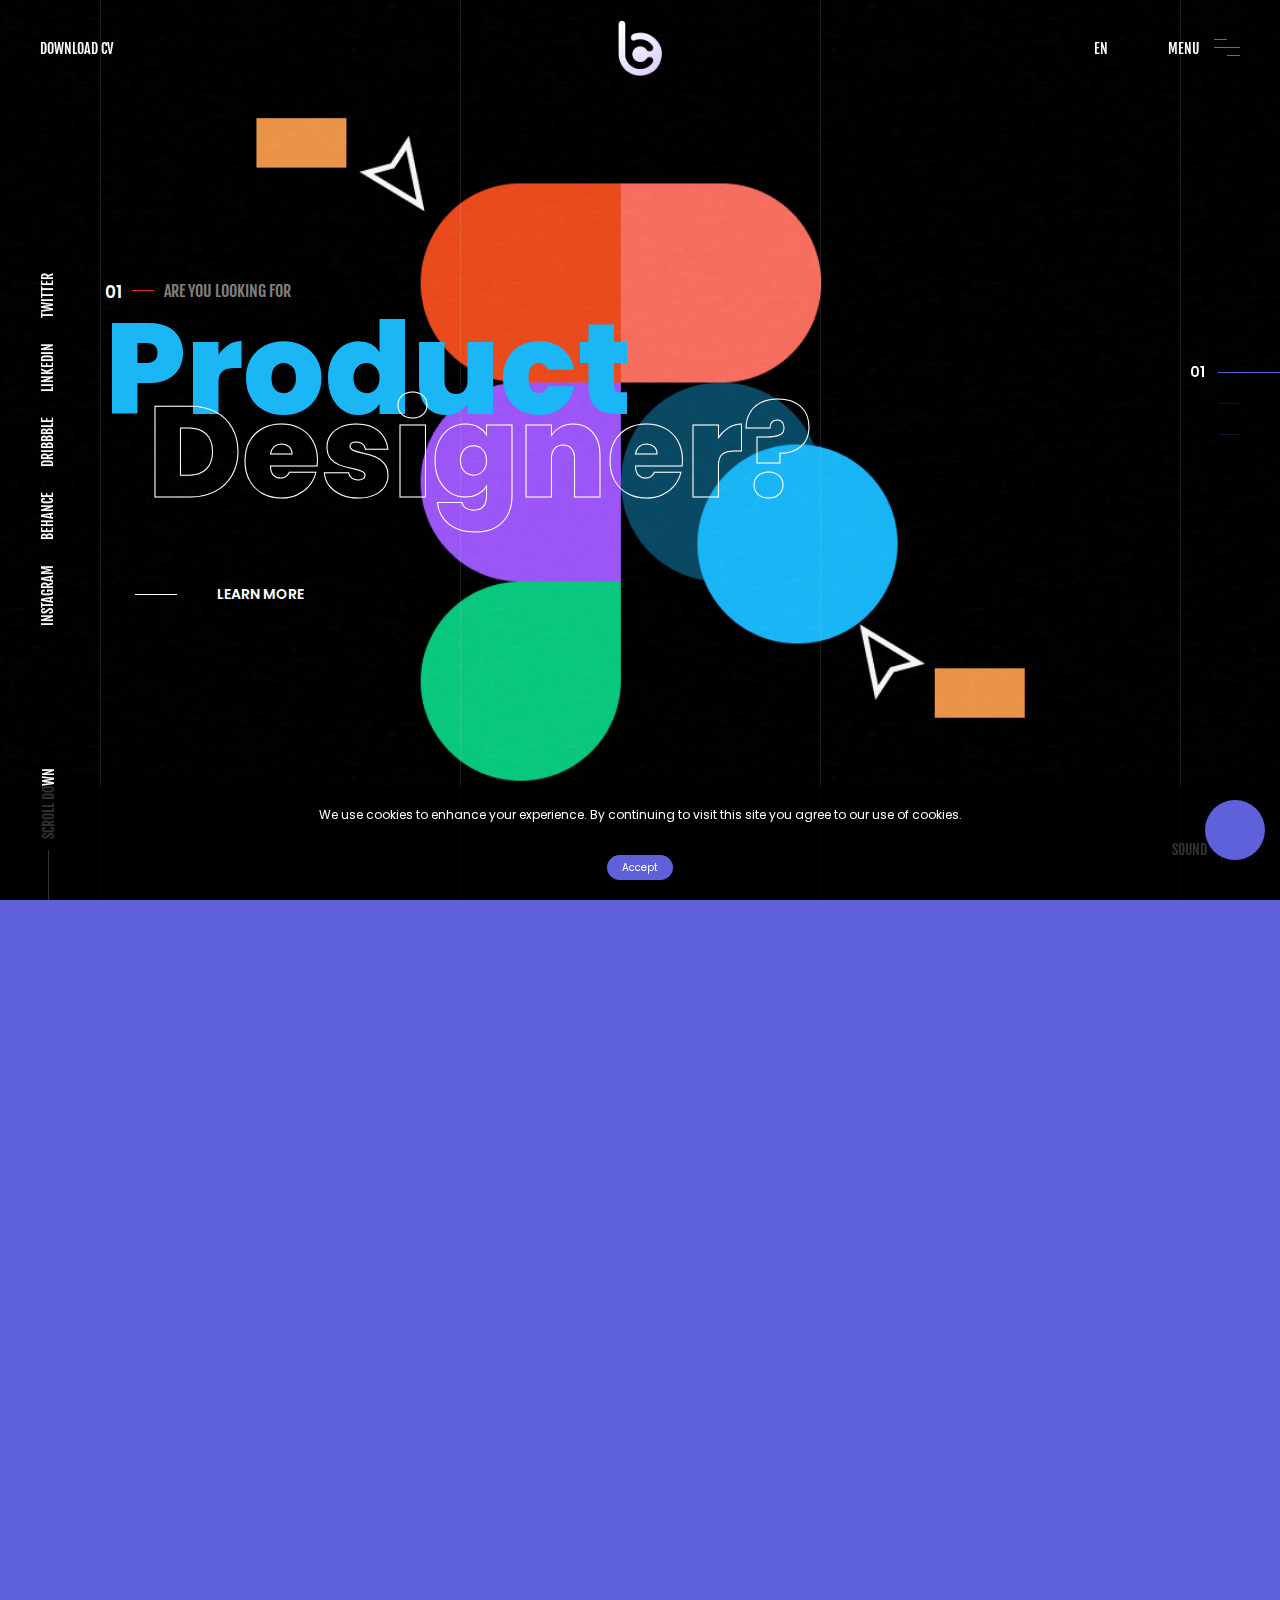
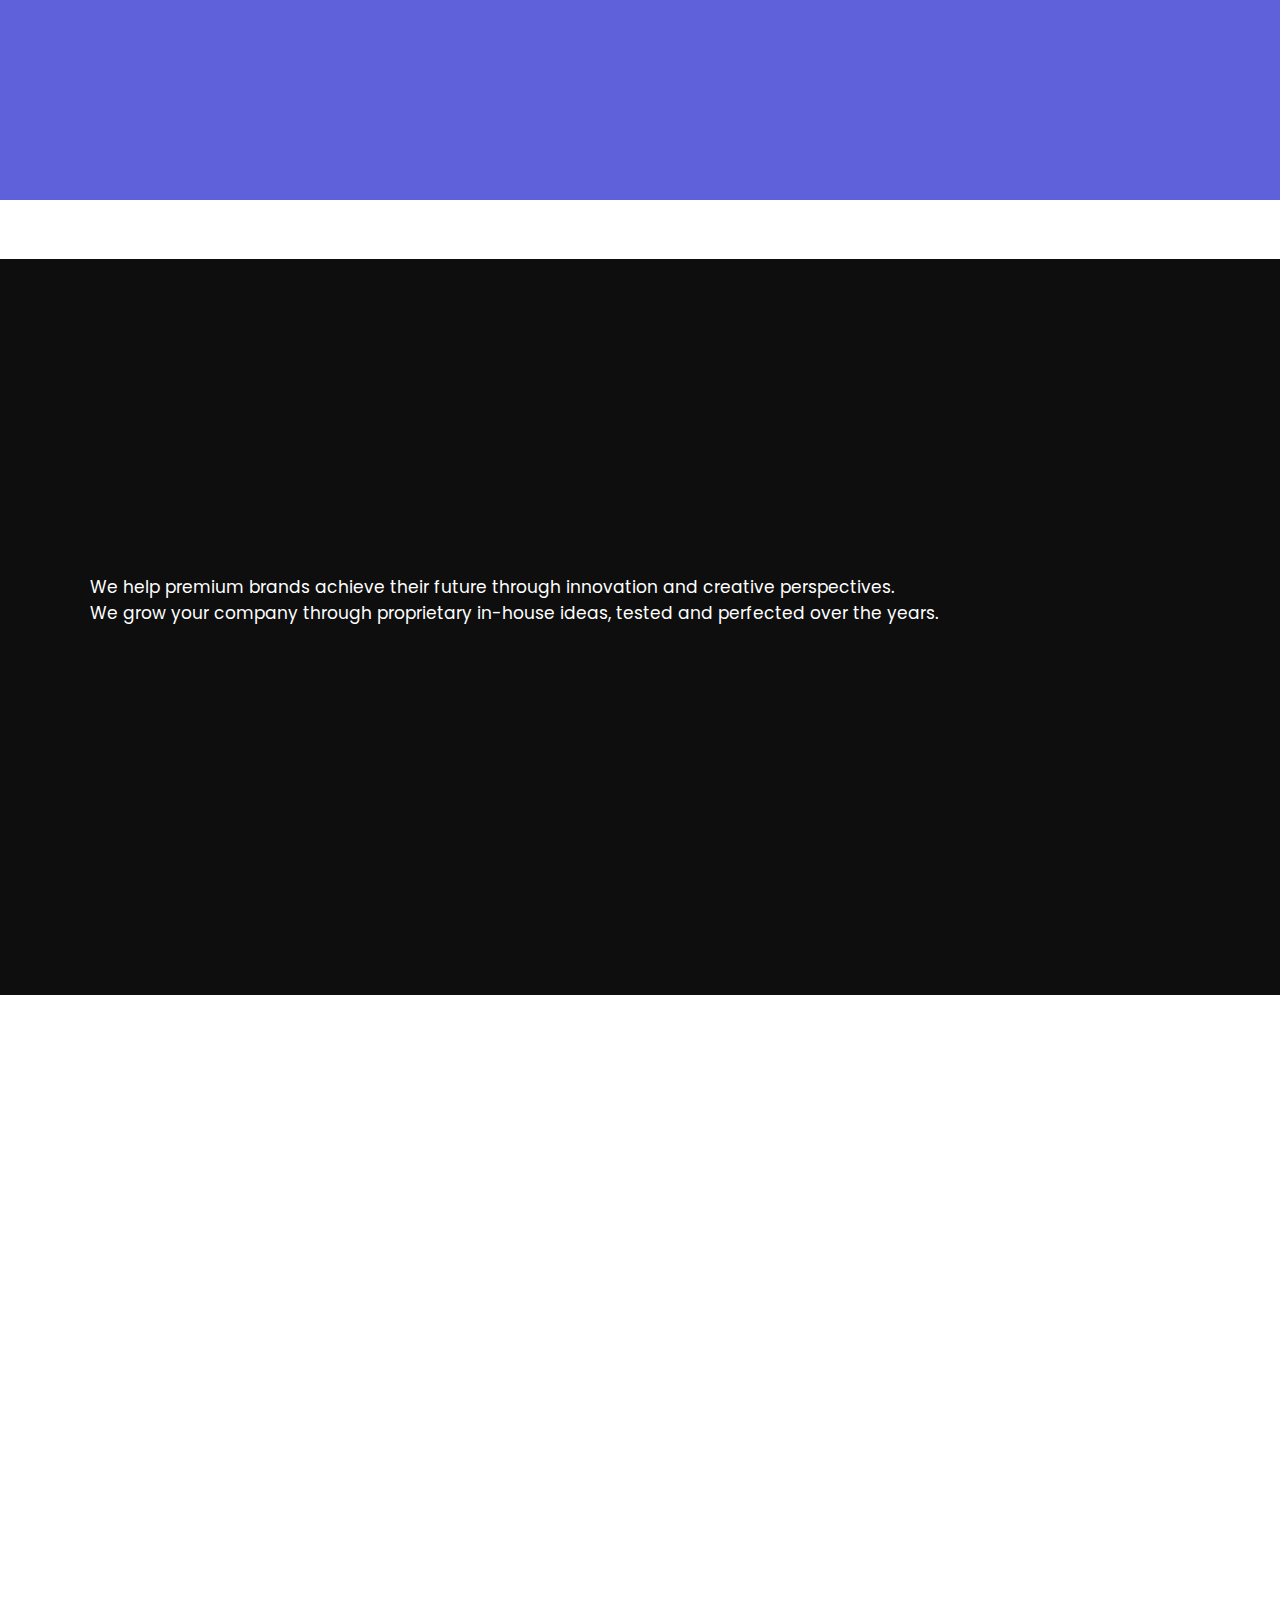
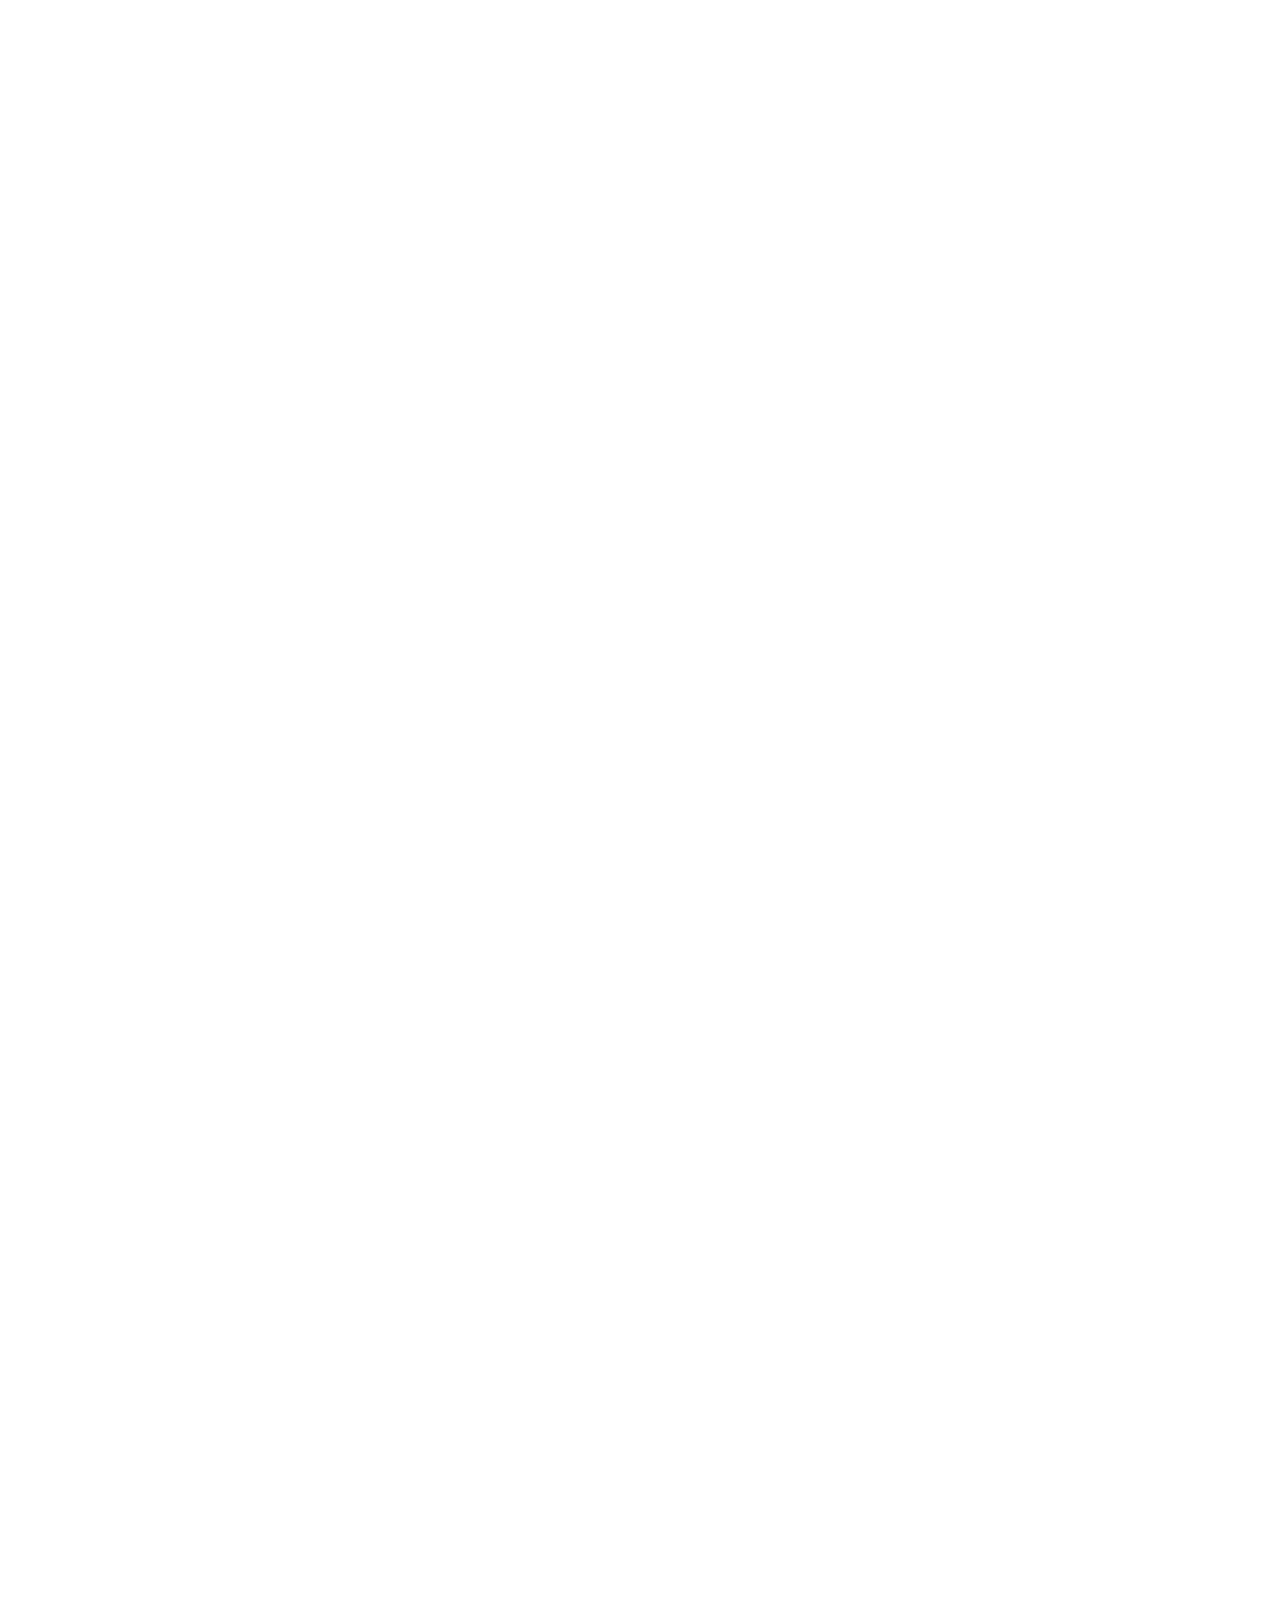
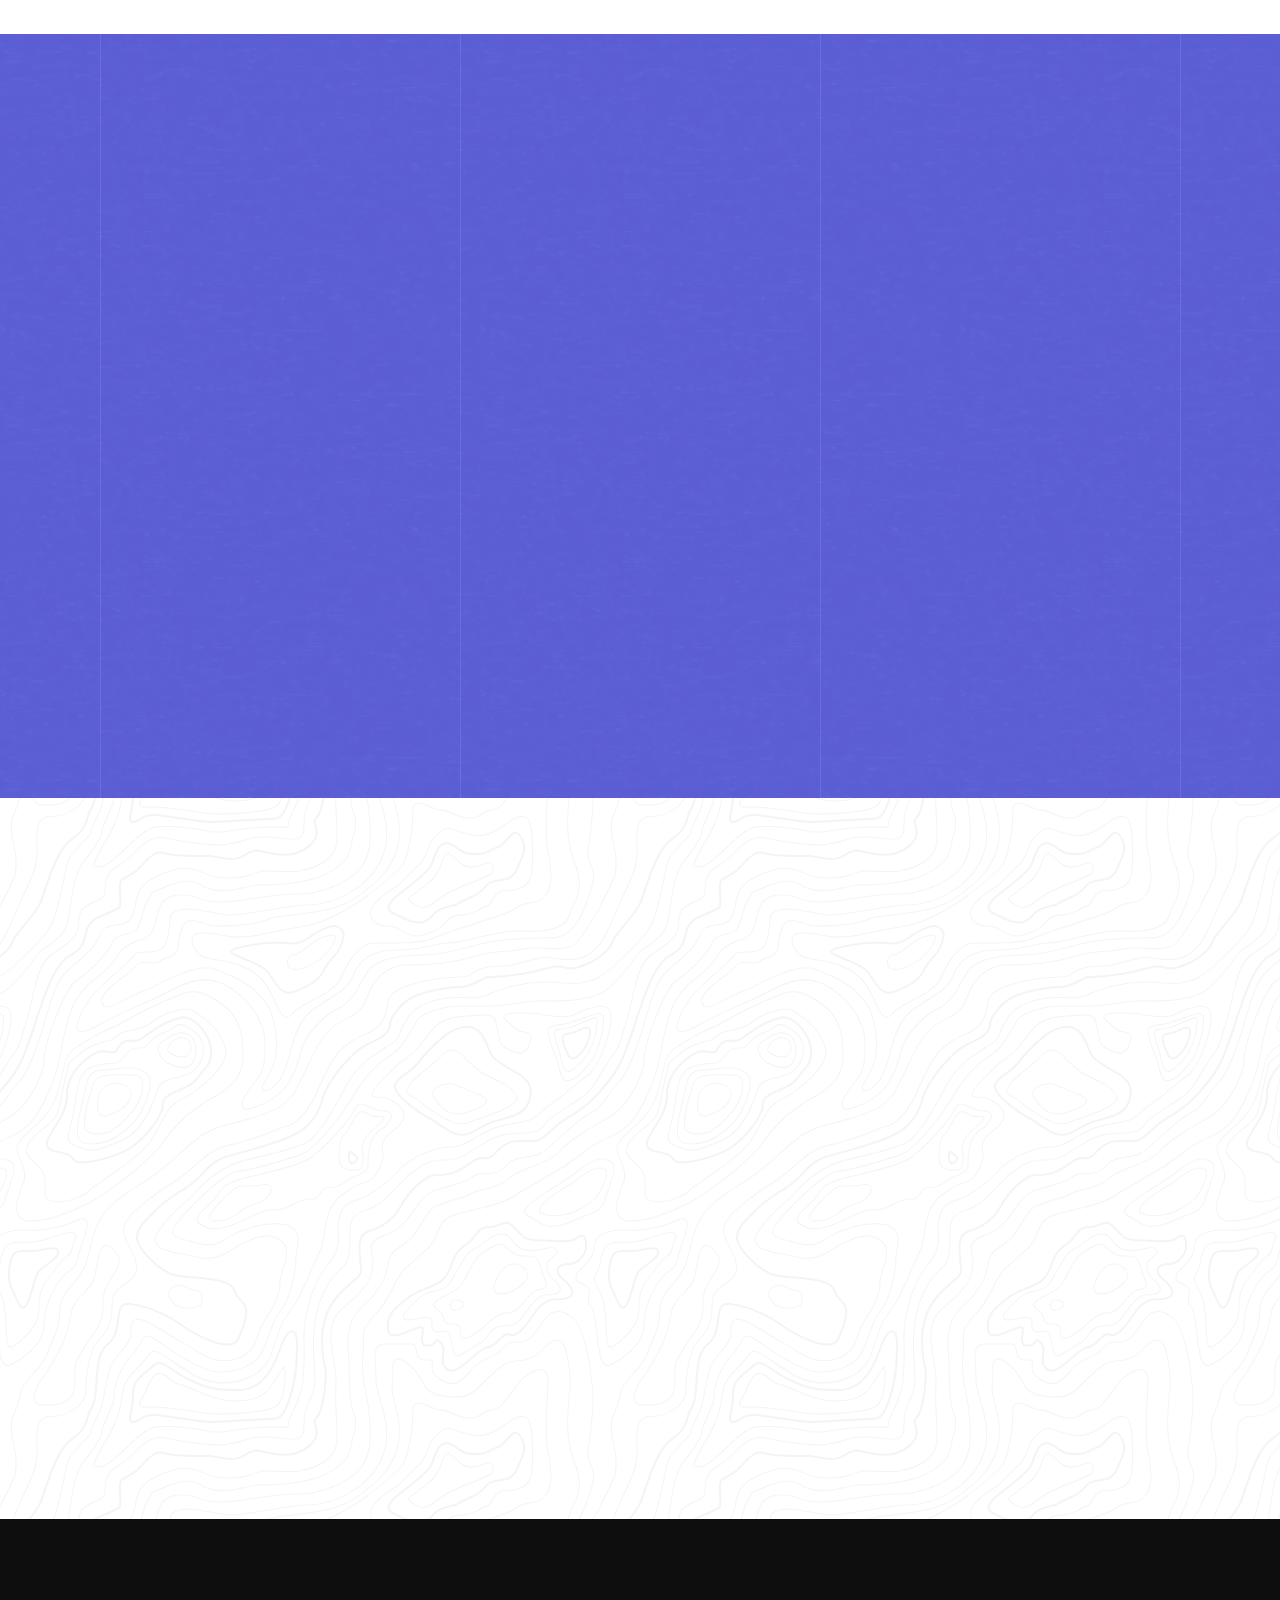
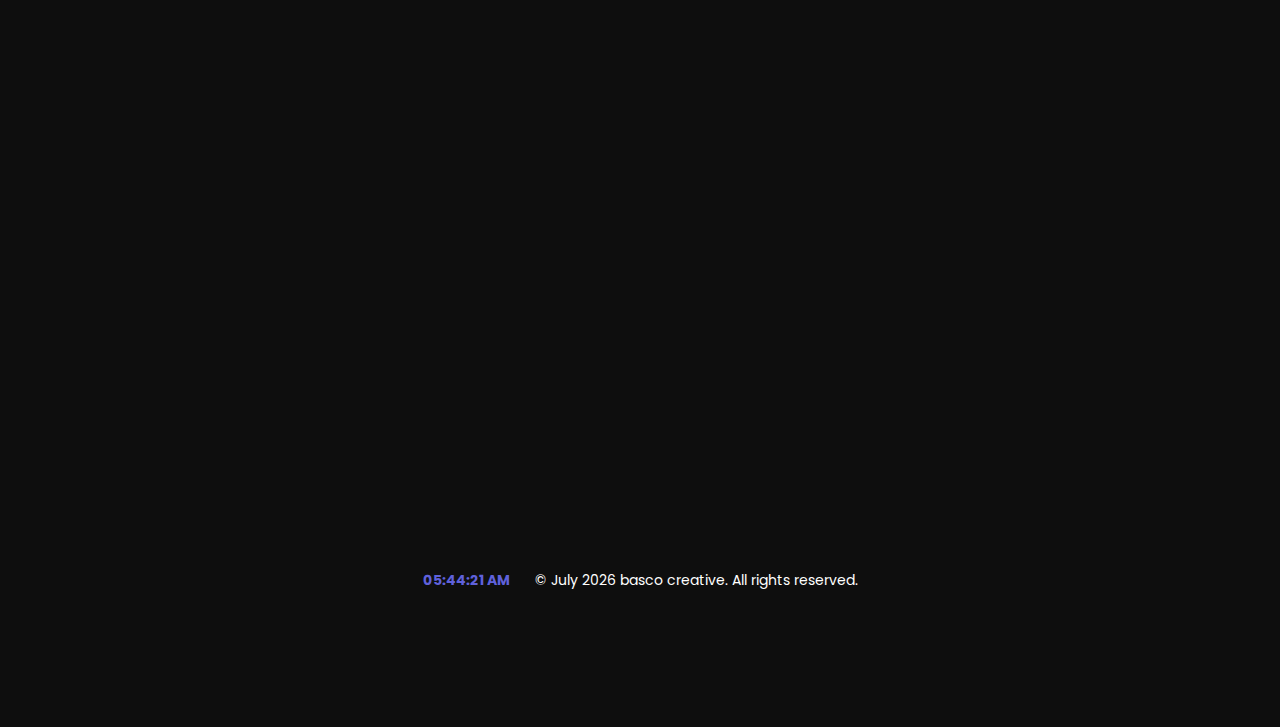
==== index.html @ 875d38c1 "First" ====
<!doctype html>
<html lang="en">
<head>
<meta charset="utf-8">
<meta name="viewport" content="width=device-width, initial-scale=1, shrink-to-fit=no">
<meta name="format-detection" content="telephone=no">
<meta name="theme-color" content="#e8293b"/>
<meta name="HandheldFriendly" content="true" />
<title>basco creative | Home</title>
<meta name="author" content="King Basco">
<meta name="description" content="basco creative |  Portfolio">
<meta name="keywords" content="creative, works, showcase, portfolio, highlight, projects, modern, agency, digital, studio, css, animation, transition, freelancers">

<!-- SOCIAL MEDIA META -->
<meta property="og:description" content="basco creative |  Portfolio">
<meta property="og:image" content="http://www.kingbasco.com/preview.png">
<meta property="og:site_name" content="basco creative">
<meta property="og:title" content="basco creative">
<meta property="og:type" content="website">
<meta property="og:url" content="http://www.kingbasco.com">

<!-- TWITTER META -->
<meta name="twitter:card" content="summary">
<meta name="twitter:site" content="@basco_creative">
<meta name="twitter:creator" content="@basco_creative">
<meta name="twitter:title" content="basco creative">
<meta name="twitter:description" content="basco creative |  Portfolio">
<meta name="twitter:image" content="http://www.kingbasco.com/preview.png">

<!-- FAVICON FILES -->
<link href="ico/apple-touch-icon-144-precomposed.png" rel="apple-touch-icon" sizes="144x144">
<link href="ico/apple-touch-icon-114-precomposed.png" rel="apple-touch-icon" sizes="114x114">
<link href="ico/apple-touch-icon-72-precomposed.png" rel="apple-touch-icon" sizes="72x72">
<link href="ico/apple-touch-icon-57-precomposed.png" rel="apple-touch-icon">
<link href="ico/favicon.png" rel="shortcut icon">

<!-- CSS FILES -->
<link rel="stylesheet" href="css/animate.min.css">
<link rel="stylesheet" href="css/font-awesome.min.css">
<link rel="stylesheet" href="css/odometer.min.css">
<link rel="stylesheet" href="css/fancybox.min.css">
<link rel="stylesheet" href="css/swiper.min.css">
<link rel="stylesheet" href="css/bootstrap.min.css">
<link rel="stylesheet" href="css/style.css">
<link rel="stylesheet" href="https://maxst.icons8.com/vue-static/landings/line-awesome/line-awesome/1.3.0/css/line-awesome.min.css">
<link rel="stylesheet" href="https://use.fontawesome.com/releases/v5.14.0/css/all.css" integrity="sha384-HzLeBuhoNPvSl5KYnjx0BT+WB0QEEqLprO+NBkkk5gbc67FTaL7XIGa2w1L0Xbgc" crossorigin="anonymous">
</head>
<body>
<div class="preloader">
  <div class="layer"></div>
  <div class="layer"></div>
  <div class="layer"></div>
  <div class="layer"></div>
  <div class="inner" data-tilt data-tilt-perspective="2000">
    <figure class="fadeInUp animated"> <img src="images/preloader.gif" alt="Image"> </figure>
    <span class="typewriter" id="typewriter"></span> </div>
  <!-- end inner --> 
</div>
<!-- end preloader -->
<div class="transition-overlay">
  <div class="layer"></div>
  <div class="layer"></div>
  <div class="layer"></div>
  <div class="layer"></div>
</div>
<!-- end transition-overlay -->
<div class="navigation-menu">
  <div class="bg-layers"> <span></span> <span></span> <span></span> <span></span> </div>
  <!-- end bg-layers -->
  <div class="inner" data-tilt data-tilt-perspective="2000">
   <div class="menu">
    <ul>
      <li><a href="index.html">START</a></li>
      <li><a href="works.html">WORKS</a></li>
      <li><a href="about.html">ABOUT US</a></li>
      <li><a href="news.html">NEWS</a></li>
      <li><a href="hello.html">HELLO</a></li>
    </ul>
    </div>
    <!-- end menu -->
    <blockquote>Let's create useful website for you ?</blockquote>
    <!-- end form-group -->
    <a href="hello.html" class="btn">Hire Me</a>
    <!-- end of button--><br><br>
    <div class="social-links">
      <ul>
        <li><a href="https://www.instagram.com/basco_creative/"><i class="fa fa-instagram"></i></a></li>
        <li><a href="https://www.behance.net/kingbasco"><i class="fa fa-behance"></i></a></li>
        <li><a href="https://dribbble.com/Kingbasco"><i class="fa fa-dribbble"></i></a></li>
        <li><a href="https://www.linkedin.com/in/adesegha-cyril-52656815a/"><i class="fa fa-linkedin"></i></a></li>
        <li><a href="https://www.twitter.com/basco_creative/"><i class="fa fa-twitter"></i></a></li>
      </ul>
    </div>
  </div>
  <!-- end inner --> 
</div>
<!-- end navigation-menu -->
<nav class="navbar">
  <div class="left"> <a href="download/Adesegha Cyril CV Product Design.pdf" download>DOWNLOAD CV</a> </div>
  <!-- end left -->
  <div class="logo"> <a href="index.html"><img src="images/logo.png" alt="Image"></a> </div>
  <!-- end logo -->
  <div class="right">
    <ul class="language">
      <li><a href="#">EN</a></li>
    </ul>
    <div class="hamburger-menu"><b>MENU</b>
      <div class="hamburger" id="hamburger-menu"> <span></span> <span></span> <span></span> </div>
    </div>
    <!-- end hamburger-menu --> 
  </div>
  <!-- end right --> 
</nav>
<!-- end navbar -->
<header class="header">
  <aside class="left-side">
    <ul>
      <li><a href="https://www.instagram.com/basco_creative/" target="_blank">INSTAGRAM</a></li>
      <li><a href="https://www.behance.net/kingbasco" target="_blank">BEHANCE</a></li>
      <li><a href="https://dribbble.com/Kingbasco" target="_blank">DRIBBBLE</a></li>
      <li><a href="https://www.linkedin.com/in/adesegha-cyril-52656815a/" target="_blank">LINKEDIN</a></li>
      <li><a href="https://www.twitter.com/basco_creative/" target="_blank">TWITTER</a></li>
    </ul>
  </aside>
  <!-- end left-side -->
  <div class="scroll-down"><small>SCROLL DOWN</small><span></span></div>
  <!-- end scroll-down -->
  <div class="sound"> <span> SOUND </span>
    <div class="equalizer">
      <div class="holder"> <span></span> <span></span> <span></span> <span></span><span></span><span></span> </div>
      <!-- end holder --> 
    </div>
    <!-- end equalizer --> 
  </div>
  <!-- end sound -->
  <div class="swiper-slider">
    
    <div class="swiper-wrapper">
      <div class="swiper-slide" data-tilt data-tilt-max="5" data-tilt-speed="500" data-tilt-perspective="1500">
        <div class="slide-inner bg-image" data-background="images/image02.png">
          <div class="container">
            <div class="tagline"><span>01</span>
              <h6>Are you looking for </h6>
            </div>
            <!-- end tagline -->
            <h1>Product<br>
              <span>Designer?</span></h1>
            <div class="slide-btn"> <a href="hello.html">
              <div class="lines"> <span></span> <span></span> </div>
              <!-- end lines -->
              <svg version="1.1" xmlns="http://www.w3.org/2000/svg" xmlns:xlink="http://www.w3.org/1999/xlink" x="0px" y="0px"
		 viewbox="0 0 104 104" enable-background="new 0 0 104 104" xml:space="preserve">
                <circle class="video-play-circle" fill="none" stroke="#fff" stroke-width="2" stroke-miterlimit="1" cx="52" cy="52" r="50"/>
              </svg>
              <b>LEARN MORE</b> </a> </div>
            <!-- end slide-btn --> 
          </div>
          <!-- end container --> 
        </div>
        <!-- end slide-inner --> 
      </div>
      <!-- end swiper-slide -->
      <div class="swiper-slide" data-tilt data-tilt-max="5" data-tilt-speed="500" data-tilt-perspective="1500">
        <div class="slide-inner bg-image" data-background="images/image03.jpg">
          <div class="container">
            <div class="tagline"><span>02</span>
              <h6>Are you looking for</h6>
            </div>
            <!-- end tagline -->
            <h1>Web<br>
              <span>Developer</span></h1>
            <div class="slide-btn"> <a href="hello.html">
              <div class="lines"> <span></span> <span></span> </div>
              <!-- end lines -->
              <svg version="1.1" xmlns="http://www.w3.org/2000/svg" xmlns:xlink="http://www.w3.org/1999/xlink" x="0px" y="0px"
		 viewbox="0 0 104 104" enable-background="new 0 0 104 104" xml:space="preserve">
                <circle class="video-play-circle" fill="none" stroke="#fff" stroke-width="2" stroke-miterlimit="1" cx="52" cy="52" r="50"/>
              </svg>
              <b>LEARN MORE</b> </a> </div>
            <!-- end slide-btn --> 
          </div>
          <!-- end container --> 
        </div>
        <!-- end slide-inner --> 
      </div>
      <!-- end swiper-slide -->
      <div class="swiper-slide" data-tilt data-tilt-max="5" data-tilt-speed="500" data-tilt-perspective="1500">
        <div class="slide-inner bg-image" data-background="images/GD-1.png">
          <div class="container">
            <div class="tagline"><span>03</span>
              <h6>Are you looking for</h6>
            </div>
            <!-- end tagline -->
            <h1>Graphics<br>
              <span>Designer</span></h1>
            <div class="slide-btn"> <a href="hello.html">
              <div class="lines"> <span></span> <span></span> </div>
              <!-- end lines -->
              <svg version="1.1" xmlns="http://www.w3.org/2000/svg" xmlns:xlink="http://www.w3.org/1999/xlink" x="0px" y="0px"
		 viewbox="0 0 104 104" enable-background="new 0 0 104 104" xml:space="preserve">
                <circle class="video-play-circle" fill="none" stroke="#fff" stroke-width="2" stroke-miterlimit="1" cx="52" cy="52" r="50"/>
              </svg>
              <b>LEARN MORE</b> </a> </div>
            <!-- end slide-btn --> 
          </div>
          <!-- end container --> 
        </div>
        <!-- end slide-inner --> 
      </div>
      <!-- end swiper-slide --> 
    </div>
    <!-- end swiper-wrapper -->
    <div class="swiper-pagination"></div>
    <!-- end swiper-pagination -->
    <div class="swiper-fraction"></div>
    <!-- end swiper-fraction --> 
  </div>
  <script type="text/javascript">
    var swiper = new Swiper('.swiper-slider', {
      loop: true,
      autoplay: {
        delay: 5000,
      },
    });
  </script>
  
  <!-- end swiper-slider --> 
</header>
<!-- end header -->
<section class="intro">
  <div class="container">
    <div class="row">
      <div class="col-12 wow fadeIn">
        <h6>DESIGN IS A WAY OF LIFE, A POINT OF VIEW</h6>
        <h2 data-text="Digital">Unlimited Skills for Super Projects.</h2>
      </div>
      <!-- end col-12 -->
      <div class="col-lg-5 wow fadeIn">
        <h4>To create a powerful project once, 
          a bit of luck is enough.</h4>
      </div>
      <!-- end col-5 -->
      <div class="col-lg-7 wow fadeIn" data-wow-delay="0.10s">
        <p><strong>basco creative</strong> is dedicated to crafting beautiful and functional digital experiences. Our expertise encompasses user research, wireframing and prototyping, aesthetic visual design, design systems, design strategy, and project management. With a keen eye for detail and a deep understanding of the latest design trends and technologies, we strive to create designs that not only meet the needs of users but also leave a lasting impression. Our ultimate goal is to help businesses bring their vision to life and establish a strong online presence through design.</p>
        
        <div class="custom-link wow fadeIn"> <a href="about.html">
          <div class="lines"> <span></span> <span></span> </div>
          <!-- end lines --> 
          <b>READ TO LEARN</b></a> </div>
        <!-- end custom-link --> 
      </div>
      <!-- end col-7 --> 
    </div>
    <!-- end row --> 
  </div>
  <!-- end container --> 
</section>
<!-- end intro -->
<section class="services-content-block">
  <div class="video-bg">
    <video src="videos/video02.mp4" muted loop autoplay></video>
  </div>
  <!-- end video-bg -->
  <div class="container">
    <div class="row">
      <div class="col-12 wow fadeIn">
        <h6>DESIGN IS A WAY OF LIFE, A POINT OF VIEW</h6>
        <h2>How can we help?</h2>
      </div>
      <p>We help premium brands achieve their future through innovation and creative perspectives.<br>We grow your company through proprietary in-house ideas, tested and perfected over the years.</p>
      <!-- end col-12 -->
      <div class="col-md-4 wow fadeIn" data-wow-delay="0s">
        <div class="content-box">
          <div class="left"><small>01</small><span></span></div>
          <!-- end left -->
          <div class="right">
            <h4>PRODUCT DESIGN</h4>
            <ul>
              <li>User Interface</li>
              <li>Concept development</li>
              <li>User Interface</li>
              <li>Prototype development</li>
              <li>Layout wireframe</li>
            </ul>
          </div>
          <!-- end right --> 
        </div>
        <!-- end content-box --> 
      </div>
      <!-- end col-4 -->
      <div class="col-md-4 wow fadeIn" data-wow-delay="0.05s">
        <div class="content-box">
          <div class="left"><small>02</small><span></span></div>
          <!-- end left -->
          <div class="right">
            <h4>FRONT DEV</h4>
            <ul>
              <li>Wordpress</li>
              <li>Shopify</li>
              <li>HTML & CSS</li>
              <li>React & React Native </li>
              <li>Php Laravel</li>
            </ul>
          </div>
          <!-- end right --> 
        </div>
        <!-- end content-box --> 
      </div>
      <!-- end col-4 -->
      <div class="col-md-4 wow fadeIn" data-wow-delay="0.10s">
        <div class="content-box">
          <div class="left"><small>03</small><span></span></div>
          <!-- end left -->
          <div class="right">
            <h4>GRAPHICS DESIGN</h4>
            <ul>
              <li>Branding</li>
              <li>Logo Design</li>
              <li>Flyers</li>
              <li>Printing</li>
              <li>Pitch Deck</li>
            </ul>
          </div>
          <!-- end right --> 
        </div>
        <!-- end content-box --> 
      </div>
      <!-- end col-4 --> 
    </div>
    <!-- end row --> 
  </div>
  <!-- end container --> 
</section>
<!-- end services-content-block -->

<section class="works">
  <div class="container">
    <div class="row">
      <div class="col-12 wow fadeIn">
        <h6>OUR PORTFOLIO</h6>
        <h2 data-text="Works">Our selected works and showcases</h2>
      </div>
      <!-- end col-12 -->
      <div class="col-12">
        <div class="project-box wow fadeIn" data-bg="#faf8ed">
          <figure> <a href="images/Jubal.jpg" data-fancybox><img src="images/Jubal.jpg" alt="Image"></a></figure>
          <div class="content-box">
            <div class="inner"> <small>AMAZING USER INTERFACE & SMOOTH INTERACTION</small>
              <h3><span>Jubal</span>Music</h3>
              <div class="custom-link"> <a href="jubalmusic.html">
                <div class="lines"> <span></span> <span></span> </div>
                <!-- end lines --> 
                <b>LEARN MORE</b></a> </div>
              <!-- end custom-link --> 
            </div>
            <!-- end inner --> 
          </div>
          <!-- end content-box --> 
        </div>
        <!-- end project-box -->
        <div class="project-box wow fadeIn" data-bg="#ece6f4">
          <figure> <a href="images/Opun.jpg" data-fancybox><img src="images/Opun.jpg" alt="Image"></a></figure>
          <div class="content-box">
            <div class="inner"> <small>AMAZING USER INTERFACE & SMOOTH INTERACTION</small>
              <h3><span>Opun</span>House</h3>
              <div class="custom-link"> <a href="#">
                <div class="lines"> <span></span> <span></span> </div>
                <!-- end lines --> 
                <b>LEARN MORE</b></a> </div>
              <!-- end custom-link --> 
            </div>
            <!-- end inner --> 
          </div>
          <!-- end content-box --> 
        </div>
        <!-- end project-box -->
        <div class="project-box wow fadeIn" data-bg="#ebf8f3">
          <figure> <a href="images/Futa.jpg" data-fancybox><img src="images/Futa.jpg" alt="Image"></a></figure>
          <div class="content-box">
            <div class="inner"> <small>AMAZING USER INTERFACE & SMOOTH INTERACTION</small>
              <h3><span>FUTA</span>Project Library</h3>
              <div class="custom-link"> <a href="#">
                <div class="lines"> <span></span> <span></span> </div>
                <!-- end lines --> 
                <b>LEARN MORE</b></a> </div>
              <!-- end custom-link --> 
            </div>
            <!-- end inner --> 
          </div>
          <!-- end content-box --> 
        </div>
        <!-- end project-box --> 
      </div>
      <!-- end col-12 --> 
    </div>
    <!-- end row --> 
  </div>
  <!-- end container --> 
</section>
<!-- end works -->
<section class="work-with-us">
  <div class="container">
    <div class="row">
      <div class="col-12 wow fadeIn">
        <h6>START WORKING WITH US</h6>
        <h2 data-text="Hire us">So that's us. There's no other way to put it.</h2>
      </div>
      <!-- end col-12 -->
      <div class="col-lg-5 col-md-8 wow fadeIn">
        <h4>Do you have a project opportunity, or are you just a looking to get creative solutions?</h4>
        <div class="custom-link wow fadeIn"> <a href="hello.html">
          <div class="lines"> <span></span> <span></span> </div>
          <!-- end lines --> 
          <b>GET STARTED</b></a> </div>
        <!-- end custom-link --> 
      </div>
      <!-- end col-5 --> 
    </div>
    <!-- end row --> 
  </div>
  <!-- end container --> 
</section>
<!-- end work-with-us -->
<section class="clients">
  <div class="container">
    <div class="row">
      <div class="col-lg-5 wow fadeIn">
        <h6>START WORKING WITH US</h6>
        <h2>Our clients</h2>
        <h4>Do you have a project opportunity, or are you just a looking to get creative solutions?</h4>
        <div class="custom-link wow fadeIn"> <a href="hello.html">
          <div class="lines"> <span></span> <span></span> </div>
          <!-- end lines --> 
          <b>BE OUR CLIENT</b></a> </div>
        <!-- end custom-link --> 
      </div>
      <!-- end col-4 -->
      <div class="col-lg-7 wow fadeIn" data-wow-delay="0.10s">
        <ul>
          <li><a href="#" target="_blank"><img src="images/chuuse.png" alt="Image"><small>CHUUSE</small></a></li>
          <li><a href="#" target="_blank"><img src="images/ECA.png" alt="Image"><small>ECA</small></a></li>
          <li><a href="#" target="_blank"><img src="images/annikedel.png" alt="Image"><small>ANNIKEDEL</small></a></li>
          <li><a href="#" target="_blank"><img src="images/opunhouse.png" alt="Image"><small>OPUN HOUSE</small></a></li>
          <li><a href="#" target="_blank"><img src="images/nafa.png" alt="Image"><small>NAFA</small></a></li>
          <li><a href="#" target="_blank"><img src="images/jubal.png" alt="Image"><small>JUBAL MUSIC</small></a></li>
          <li><a href="#" target="_blank"><img src="images/ondocity.png" alt="Image"><small>ONDO CITY ENTERPRISE</small></a></li>
          <li><a href="#" target="_blank"><img src="images/bf-logo-blue.png" alt="Image"><small>BF WEARS</small></a></li>
          <li><a href="#" target="_blank"><img src="images/jakovie.png" alt="Image"><small>JAKOVIE ENERGY</small></a></li>
          <li><a href="#" target="_blank"><img src="images/foh-logo.png" alt="Image"><small>FOH71 NG</small></a></li>
          <li><a href="#" target="_blank"><img src="images/formost.png" alt="Image"><small>FOREMOST INSTITUTE</small></a></li>
          <li><a href="#" target="_blank"><img src="images/ATH.png" alt="Image"><small>AKURE TECH HUB</small></a></li>
        </ul>
      </div>
      <!-- end col-7 --> 
    </div>
    <!-- end row --> 
  </div>
  <!-- end container --> 
</section>
<!-- end clients -->
<footer class="footer">
  <div class="footer-quote wow fadeIn">
    <div class="container">
      <div class="row">
        <div class="col-lg-8"> <a href="index.html"><img src="images/logo.png" alt="Image"></a>
          <h2>Let's create the flexible website for your business ?</h2>
        </div>
      </div>
      <!-- end row --> 
    </div>
    <!-- end container --> 
  </div>
  <!-- end footer-quote -->
  <div class="footer-contact wow fadeIn">
    <div class="container">
      <div class="row"> <!-- end col-4 -->
        <div class="col-md-4">
          <div class="footer-bottom wow fadeIn">
          <h5>Give Us a Call</h5>
        </div>
          <address>
           <a href="tel:+2349082193066">+234 908 219 3066</a><br>
         <a href="tel:+2348138280268">+234 813 828 0268</a>
          </address>
        </div>
        <!-- end col-4 -->
        <div class="col-md-4">
          <div class="footer-bottom wow fadeIn">
            <h5>Drop Us a Mail</h5>
          </div>
          <address>
            <address>
              <a href="mailto:contact@kingbasco.com">contact@kingbasco.com</a>
              <a href="mailto:cyriladesegha@kingbasco.com">cyriladesegha@kingbasco.com</a>
              </address>
          </address>
        </div>
        <div class="col-md-3">
          <div class="footer-bottom wow fadeIn">
            <h5>Useful Links</h5>
          </div>
          <address>
          <a href="privacy.html">Privacy Policy</a><br>
          <a href="cookies.html">Cookies Policy</a>
          </address>
        </div>
        <!-- end col-2 --> 
      </div>
      <!-- end row --> 
    </div>
    <!-- end container --> 
  </div>
  <!-- end footer-contact -->
  <div class="footer-bottom wow fadeIn">
    <div class="container">
      <div class="row">
        <div class="col-lg-8">
          <h5>Connect with us </h5>
          <ul class="social-links">
            <li><a href="https://www.instagram.com/basco_creative/" target="_blank"><i class="fa fa-instagram"></i></a></li>
            <li><a href="https://www.behance.net/kingbasco" target="_blank"><i class="fa fa-behance"></i></a></li>
            <li><a href="https://dribbble.com/Kingbasco" target="_blank"><i class="fa fa-dribbble"></i></a></li>
            <li><a href="https://www.linkedin.com/in/adesegha-cyril-52656815a/" target="_blank"><i class="fa fa-linkedin"></i></a></li>
            <li><a href="https://www.twitter.com/basco_creative/" target="_blank"><i class="fa fa-twitter"></i></a></li>
          </ul>
        </div>
        <!-- end col-8 --> 
      </div>
    </div>
    <!-- end container --> 
  </div>
  <!-- end footer-bottom --> 
  <br>
  <br>
  <div style="text-align: center; padding: 20px;">
    <p id="clock" style="color: #5F61DB; font-size: 14px; font-weight: bold; display: inline-block;"></p>
    <p id="date" style="font-size: 14px; display: inline-block; margin-left: 20px;"></p>
  </div>
  <script>
    function showTime() {
      var date = new Date();
      var months = ["January", "February", "March", "April", "May", "June", "July", "August", "September", "October", "November", "December"];
      var month = months[date.getMonth()];
      var year = date.getFullYear();
      var h = date.getHours();
      var m = date.getMinutes();
      var s = date.getSeconds();
      var session = "AM";
      if (h == 0) {
        h = 12;
      }
      if (h > 12) {
        h = h - 12;
        session = "PM";
      }
      h = (h < 10) ? "0" + h : h;
      m = (m < 10) ? "0" + m : m;
      s = (s < 10) ? "0" + s : s;
      var time = h + ":" + m + ":" + s + " " + session;
      document.getElementById("clock").innerText = time;
      document.getElementById("date").innerHTML = "&copy; " + month + " " + year + " basco creative. All rights reserved.";
      setTimeout(showTime, 1000);
    }
    showTime();
  </script> 
</footer>
<script>
  if (!localStorage.getItem('cookiePopup')) {
    let cookiePopup = document.createElement('div');
    cookiePopup.classList.add('cookie-popup');
    cookiePopup.innerHTML = `
      <p>We use cookies to enhance your experience. By continuing to visit this site you agree to our use of cookies.</p>
      <a href="#" class="btn">Accept</a>
    `;
    document.body.appendChild(cookiePopup);
  
    let acceptBtn = cookiePopup.querySelector('.btn');
    acceptBtn.addEventListener('click', function() {
      localStorage.setItem('cookiePopup', 'accepted');
      cookiePopup.style.display = 'none';
    });
  }
  </script>
<!-- end footer -->
<a class="whats-app" href="https://api.whatsapp.com/send?phone=+2349082193066&text=Hello%20Basco%2C%20I%20will%20love%20to%20hire%20you.%E2%9C%8C%EF%B8%8F" target="_blank">
  <i class="lab la-whatsapp"></i>
</a>

<audio id="hamburger-hover" src="audio/link.mp3" preload="auto"></audio>

<!-- JS FILES --> 
<script src="js/jquery.min.js"></script> 
<script src="js/bootstrap.min.js"></script> 
<script src="js/swiper.min.js"></script> 
<script src="js/tilt.jquery.js"></script> 
<script src="js/wow.min.js"></script> 
<script src="js/odometer.min.js"></script> 
<script src="js/jquery.typewriter.js"></script> 
<script src="js/fancybox.min.js"></script> 
<script src="js/app.js"></script>
<script src="js/scripts.js"></script>
</body>
</html>
---- css/style.css ----
@charset "UTF-8";
/*

@Author: King Basco
@URL: http://www.kingbasco.com

This file contains the styling for the actual theme, this
is the file you need to edit to change the look of the
theme.


// Table of contents //

	01.	GOOGLE FONTS
	02.	BODY
	03.	CUSTOM CLASSES
	04. FORM ELEMENTS
	05.	SECTIONS
	06.	HTML TAGS
	07.	LINKS
	08.	MODAL
	09.	PAGINATION
	10. PRELOADER
	11.	TRANSITION OVERLAY
	12.	SANDWICH BUTTON
	13.	SCROLL DOWN
	14.	NAVIGATION MENU
	15.	HEADER
	16.	SOCIAL MEDIA
	17.	NAVBAR
	18.	SLIDER
	19.	PAGE HEADER
	20.	VIDEO BG
	21.	WORKS
	22.	FEATURES CONTENT
	23.	LISTING CONTENT
	24.	FULL MEDIA CONTENT
	25.	INTRODUCTION
	26. OUR TEAM
	27.	NEWS
	28.	SAY HELLO
	29.	LOGOS
	30.	FOOTER
	31.	RESPONSIVE TABLET FIXES
	32. REPSONSIVE MOBILE FIXES



*/
@import url("https://fonts.googleapis.com/css?family=Dancing+Script|Fjalla+One|Poppins:400,600,800&subset=latin-ext");
/* BODY */
* {
  outline: none !important;
}

body {
  margin: 0;
  padding: 0;
  font-family: "Poppins", sans-serif;
  -webkit-font-smoothing: antialiased;
  text-rendering: optimizeLegibility;
  -moz-osx-font-smoothing: grayscale;
  font-size: 17px;
  color: #0e0e0e;
}

/* CUSTOM HTML ELEMENTS */
img {
  max-width: 100%;
}

/* CUSTOM ELEMENTS */
.overflow {
  overflow: hidden !important;
}

/* LINKS */
a {
  color: #0e0e0e;
  -webkit-transition: 0.25s ease-in-out;
  -moz-transition: 0.25s ease-in-out;
  -ms-transition: 0.25s ease-in-out;
  -o-transition: 0.25s ease-in-out;
  transition: 0.25s ease-in-out;
}

a:hover {
  color: #0e0e0e;
}

a:active {
  color: #0e0e0e;
}

/* SECTIONS */
section {
  overflow: hidden;
}

/* CUSTOM CONTAINER */
@media (min-width: 1280px) {
  .container {
    max-width: 1260px;
  }
}
@media (min-width: 1170px) {
  .container {
    max-width: 1100px;
  }
}
/* ODOMETER */
.odometer {
  line-height: 1;
}

.odometer.odometer-auto-theme .odometer-digit, .odometer.odometer-theme-car .odometer-digit {
  padding: 0;
}

.odometer.odometer-auto-theme .odometer-digit .odometer-digit-inner, .odometer.odometer-theme-car .odometer-digit .odometer-digit-inner {
  left: 0;
}

/* PAGINATION */
.pagination {
  display: block;
  text-align: center;
  margin-top: 50px;
}
.pagination a {
  display: inline-block;
  font-weight: 600;
  color: #0e0e0e;
  margin: 0 10px;
  font-size: 14px;
  border-bottom: 2px solid #0e0e0e;
  padding-bottom: 2px;
}
.pagination a:hover {
  text-decoration: none;
  border-bottom: 2px solid #5F61DB;
}

/* PAGE LOADED */
.page-loaded {
  overflow: inherit;
}
.page-loaded .preloader {
  bottom: -100%;
  transition-delay: 0.55s;
}
.page-loaded .preloader .layer {
  bottom: -100%;
}
.page-loaded .preloader .inner {
  transform: translateY(30px);
  opacity: 0;
}
.page-loaded header {
  transform: scale(1);
  transition-delay: 0.6s;
}
.page-loaded .navbar {
  transform: translateY(0);
  transition-delay: 0.75s;
}

/* PRELOADER */
.preloader {
  width: 100%;
  height: 100%;
  display: flex;
  flex-wrap: wrap;
  flex-direction: column;
  justify-content: center;
  text-align: center;
  position: fixed;
  left: 0;
  bottom: 0;
  z-index: 11;
  overflow: hidden;
  background: #5F61DB;
  -webkit-transition: all 0.5s ease;
  -moz-transition: all 0.5s ease;
  transition: all 0.5s ease;
  transition-duration: 700ms;
  -webkit-transition-duration: 700ms;
  transition-timing-function: cubic-bezier(0.86, 0, 0.07, 1);
  -webkit-transition-timing-function: cubic-bezier(0.86, 0, 0.07, 1);
}
.preloader .layer {
  width: 25%;
  height: 100%;
  position: absolute;
  bottom: 0;
  background: #000;
  z-index: 2;
  -webkit-transition: all 0.5s ease;
  -moz-transition: all 0.5s ease;
  transition: all 0.5s ease;
  transition-duration: 700ms;
  -webkit-transition-duration: 700ms;
  transition-timing-function: cubic-bezier(0.86, 0, 0.07, 1);
  -webkit-transition-timing-function: cubic-bezier(0.86, 0, 0.07, 1);
}
.preloader .layer:nth-child(1) {
  left: 0;
  transition-delay: 0.15s;
}
.preloader .layer:nth-child(2) {
  left: 25%;
  transition-delay: 0.2s;
}
.preloader .layer:nth-child(3) {
  left: 50%;
  transition-delay: 0.25s;
}
.preloader .layer:nth-child(4) {
  left: 75%;
  transition-delay: 0.3s;
}
.preloader .inner {
  margin: 0;
  position: relative;
  z-index: 3;
  -webkit-transition: all 0.5s ease;
  -moz-transition: all 0.5s ease;
  transition: all 0.5s ease;
  transition-duration: 700ms;
  -webkit-transition-duration: 700ms;
  transition-timing-function: cubic-bezier(0.86, 0, 0.07, 1);
  -webkit-transition-timing-function: cubic-bezier(0.86, 0, 0.07, 1);
}
.preloader figure {
  display: block;
  margin: 0;
}
.preloader figure img {
  height: 80px;
}
.preloader .typewriter {
  height: 26px;
  line-height: 26px;
  display: inline-block;
  transform: translateY(10px);
  color: #fff;
  font-family: "Fjalla One", sans-serif;
  font-size: 13px;
  text-transform: uppercase;
}
.preloader .typewriter #typewriter-text {
  float: left;
  margin-left: 5px;
  margin-top: -2px;
  margin-right: 3px;
}
.preloader .typewriter #typewriter-suffix {
  width: 2px;
  height: 22px;
  display: inline-block;
  background: #5F61DB;
  text-indent: -1000px;
  overflow: hidden;
}

/* TRANSITION OVERLAY */
.transition-overlay {
  width: 100%;
  height: 0;
  position: fixed;
  background: #5F61DB;
  left: 0;
  bottom: 0;
  z-index: 15;
  -webkit-transition: all 0.5s ease;
  -moz-transition: all 0.5s ease;
  transition: all 0.5s ease;
  transition-duration: 700ms;
  -webkit-transition-duration: 700ms;
  transition-timing-function: cubic-bezier(0.86, 0, 0.07, 1);
  -webkit-transition-timing-function: cubic-bezier(0.86, 0, 0.07, 1);
}
.transition-overlay .layer {
  width: 25%;
  height: 0;
  position: absolute;
  bottom: 0;
  background: #000;
  z-index: 2;
  -webkit-transition: all 0.5s ease;
  -moz-transition: all 0.5s ease;
  transition: all 0.5s ease;
  transition-duration: 700ms;
  -webkit-transition-duration: 700ms;
  transition-timing-function: cubic-bezier(0.86, 0, 0.07, 1);
  -webkit-transition-timing-function: cubic-bezier(0.86, 0, 0.07, 1);
}
.transition-overlay .layer:nth-child(1) {
  left: 0;
  transition-delay: 0.25s;
}
.transition-overlay .layer:nth-child(2) {
  left: 25%;
  transition-delay: 0.3s;
}
.transition-overlay .layer:nth-child(3) {
  left: 50%;
  transition-delay: 0.35s;
}
.transition-overlay .layer:nth-child(4) {
  left: 75%;
  transition-delay: 0.4s;
}
.transition-overlay.active {
  height: 100%;
}
.transition-overlay.active .layer {
  height: 100%;
}

/* EQUALIZER */
.equalizer {
  cursor: pointer;
  display: flex;
  flex-wrap: wrap;
}

.equalizer span {
  background: #5F61DB;
  width: 1px;
  height: 1px;
  top: 50%;
  bottom: 0;
  left: 0%;
  transform: translateY(-50%);
  position: absolute;
  transition: height 0.2s linear;
}

.equalizer span:nth-child(1) {
  margin-left: 4px;
}

.equalizer span:nth-child(2) {
  margin-left: 8px;
}

.equalizer span:nth-child(4) {
  margin-left: 12px;
}

.equalizer span:nth-child(5) {
  margin-left: 16px;
}

.equalizer span:nth-child(6) {
  margin-left: 20px;
}

.equalizer.paused span {
  height: 1px !important;
}

/* NAVIGATION MENU */
.navigation-menu {
  width: 100%;
  height: 100%;
  display: flex;
  flex-wrap: wrap;
  flex-direction: column;
  justify-content: center;
  align-items: center;
  position: fixed;
  left: 0;
  top: 0;
  z-index: 9;
  visibility: hidden;
}
.navigation-menu .bg-layers {
  width: 100%;
  height: 100%;
  display: flex;
  flex-wrap: wrap;
  position: absolute;
  left: 0;
  top: 0;
}
.navigation-menu .bg-layers * {
  -webkit-transition: all 0.5s ease;
  -moz-transition: all 0.5s ease;
  transition: all 0.5s ease;
  transition-duration: 700ms;
  -webkit-transition-duration: 700ms;
  transition-timing-function: cubic-bezier(0.86, 0, 0.07, 1);
  -webkit-transition-timing-function: cubic-bezier(0.86, 0, 0.07, 1);
}
.navigation-menu .bg-layers span {
  width: 0%;
  height: 100%;
  position: absolute;
  top: 0;
  transform: skewX(0);
  background: #0e0e0e;
}
.navigation-menu .bg-layers span:nth-child(1) {
  left: 0;
}
.navigation-menu .bg-layers span:nth-child(1):before {
  content: "";
  width: 150%;
  height: 100%;
  background: #0e0e0e;
  position: absolute;
  left: -149%;
  top: 0;
}
.navigation-menu .bg-layers span:nth-child(2) {
  left: 25%;
}
.navigation-menu .bg-layers span:nth-child(3) {
  left: 50%;
}
.navigation-menu .bg-layers span:nth-child(4) {
  left: 75%;
}
.navigation-menu .bg-layers span:nth-child(4):before {
  content: "";
  width: 150%;
  height: 100%;
  background: #0e0e0e;
  position: absolute;
  right: -149%;
  top: 0;
}
.navigation-menu .inner {
  position: relative;
  z-index: 3;
  color: #fff;
  text-align: center;
  padding-top: 96px;
}
.navigation-menu .inner * {
  -webkit-transition: 0.25s ease-in-out;
  -moz-transition: 0.25s ease-in-out;
  -ms-transition: 0.25s ease-in-out;
  -o-transition: 0.25s ease-in-out;
  transition: 0.25s ease-in-out;
}
.navigation-menu .inner .menu {
  display: block;
  min-height: 130px;
  opacity: 0;
  transform: translateY(-30px);
}
.navigation-menu .inner .menu ul {
  display: block;
  margin-bottom: 50px;
  padding: 0;
  position: relative;
}
.navigation-menu .inner .menu ul li {
  display: inline-block;
  margin: 0 20px;
  padding: 0;
  list-style: none;
}
.navigation-menu .inner .menu ul li:hover ul {
  opacity: 1;
  visibility: visible;
}
.navigation-menu .inner .menu ul li:hover ul li ul {
  opacity: 0;
  visibility: hidden;
}
.navigation-menu .inner .menu ul li a {
  display: inline-block;
  line-height: 1;
  font-size: 3vw;
  font-weight: 800;
  color: #fff;
  padding-bottom: 8px;
  border-bottom: 5px solid transparent;
}
.navigation-menu .inner .menu ul li a:hover {
  padding-bottom: 3px;
  border-bottom: 5px solid #5F61DB;
  text-decoration: none;
}
.navigation-menu .inner .menu ul li ul {
  width: 100%;
  min-height: inherit;
  position: absolute;
  left: 0;
  top: 70px;
  opacity: 0;
  visibility: hidden;
}
.navigation-menu .inner .menu ul li ul li {
  margin: 0 15px;
}
.navigation-menu .inner .menu ul li ul li a {
  font-size: 2vw;
  padding: 0;
  border-bottom: none;
}
.navigation-menu .inner .menu ul li ul li a:hover {
  padding: 0;
  border-bottom: none;
  color: #5F61DB;
}
.navigation-menu .inner .menu ul li ul li:hover ul {
  opacity: 1;
  visibility: visible;
}
.navigation-menu .inner .menu ul li ul li ul {
  top: 55px;
  opacity: 0;
  visibility: hidden;
}
.navigation-menu .inner .menu ul li ul li ul li {
  margin: 0 20px;
}
.navigation-menu .inner .menu ul li ul li ul li a {
  font-size: 20px;
  font-weight: 600;
}
.navigation-menu .inner blockquote {
  display: block;
  font-size: 2vw;
  font-family: "Fjalla One", sans-serif;
  text-transform: uppercase;
  color: #5F61DB;
  opacity: 0;
  transition-delay: 0.5s;
  transform: translateY(30px);
}
.navigation-menu.active .bg-layers {
  visibility: visible;
}
.navigation-menu.active .bg-layers span {
  width: calc(25% + 1px);
  transform: skewX(45deg);
}
.navigation-menu.active .bg-layers span:nth-child(1) {
  width: calc(25% + 1px);
}
.navigation-menu.active .bg-layers span:nth-child(4) {
  width: calc(25% + 1px);
}
.navigation-menu.active .inner .menu {
  opacity: 1;
  transform: translateY(0);
}
.navigation-menu.active .inner blockquote {
  opacity: 1;
  transform: translateY(0);
}
.navigation-menu.active {
  visibility: visible;
}

/* HAMBURGER */
.hamburger {
  float: left;
  width: 26px;
  height: 18px;
  position: relative;
}
.hamburger * {
  -webkit-transition: 0.25s ease-in-out;
  -moz-transition: 0.25s ease-in-out;
  -ms-transition: 0.25s ease-in-out;
  -o-transition: 0.25s ease-in-out;
  transition: 0.25s ease-in-out;
}
.hamburger span {
  display: block;
  position: absolute;
  left: 0;
  width: 100%;
  height: 1px;
  background: #5F61DB;
  z-index: 0;
}
.hamburger span:nth-child(1) {
  top: 0px;
  width: 50%;
}
.hamburger span:nth-child(2) {
  top: 8px;
}
.hamburger span:nth-child(3) {
  width: 50%;
  top: 16px;
  right: 0;
  left: auto;
}
.hamburger span:before, .hamburger span:after {
  position: absolute;
  content: "";
  display: block;
  top: 0;
  height: 100%;
  width: 0;
  right: 0;
  left: auto;
}
.hamburger span:before {
  z-index: 1;
  background: #fff;
  transition: all 0.15s linear 0s;
}
.hamburger span:after {
  z-index: 2;
  background: #5F61DB;
  transition: all 0.15s linear 0.3s;
}
.hamburger span:nth-child(2):before {
  transition-delay: 0.05s;
}
.hamburger span:nth-child(3):before {
  transition-delay: 0.1s;
}
.hamburger span:nth-child(2):after {
  transition-delay: 0.15s;
}
.hamburger span:nth-child(3):after {
  transition-delay: 0.2s;
}

.hamburger:hover span {
  width: 100% !important;
}
.hamburger:hover span:after, .hamburger:hover span:before {
  width: 100%;
  left: 0;
  right: auto;
}
.hamburger:hover span:after {
  z-index: 1;
  transition: all 0.15s linear 0s;
}
.hamburger:hover span:before {
  z-index: 2;
  transition: all 0.15s linear 0.3s;
}
.hamburger:hover span:nth-child(2):after {
  transition-delay: 0.05s;
}
.hamburger:hover span:nth-child(3):after {
  transition-delay: 0.1s;
}
.hamburger:hover span:nth-child(2):before {
  transition-delay: 0.15s;
}
.hamburger:hover span:nth-child(3):before {
  transition-delay: 0.2s;
}

.hamburger.open span:nth-child(1) {
  top: 9px;
  width: 100%;
  -webkit-transform: rotate(135deg);
  -moz-transform: rotate(135deg);
  -o-transform: rotate(135deg);
  transform: rotate(135deg);
}

.hamburger.open span:nth-child(2) {
  opacity: 0;
  left: -15px;
}

.hamburger.open span:nth-child(3) {
  top: 9px;
  width: 100%;
  -webkit-transform: rotate(-135deg);
  -moz-transform: rotate(-135deg);
  -o-transform: rotate(-135deg);
  transform: rotate(-135deg);
}

/* CUSTOM LINK */
.custom-link {
  display: block;
  transition: all 0.5s;
}

.custom-link * {
  -webkit-transition: 0.25s ease-in-out;
  -moz-transition: 0.25s ease-in-out;
  -ms-transition: 0.25s ease-in-out;
  -o-transition: 0.25s ease-in-out;
  transition: 0.25s ease-in-out;
}

.custom-link a {
  display: flex;
  flex-wrap: wrap;
  align-items: center;
  font-size: 14px;
  color: #0e0e0e;
}

.custom-link a:hover {
  text-decoration: none;
}

.custom-link b {
  font-weight: 600;
  display: inline-block;
  margin-left: 20px;
}

.custom-link .lines {
  width: 42px;
  height: 1px;
  float: left;
  overflow: hidden;
}

.custom-link .lines span:nth-child(1) {
  width: 100%;
  height: 1px;
  float: right;
  background: #0e0e0e;
}

.custom-link .lines span:nth-child(2) {
  width: 0;
  height: 1px;
  float: left;
  background: #0e0e0e;
}

.custom-link:hover .lines {
  width: 62px;
  margin-left: 20px;
}

.custom-link:hover .lines span:nth-child(1) {
  width: 0;
}

.custom-link:hover .lines span:nth-child(2) {
  width: 100%;
  transition-delay: 0.2s;
}

/* HEADER */
.header {
  width: 100%;
  height: 100vh;
  min-height: 660px;
  display: flex;
  flex-wrap: wrap;
  position: relative;
  background: #0e0e0e;
}
.header .container {
  position: relative;
  z-index: 2;
}
.header .container .tagline {
  display: block;
  color: #fff;
  text-transform: uppercase;
  margin-bottom: 15px;
}
.header .container .tagline span {
  color: #e8293b;
  float: left;
  font-weight: 600;
  color: #fff;
}
.header .container .tagline span:after {
  content: "";
  width: 22px;
  height: 1px;
  float: right;
  margin: 10px;
  background: #e8293b;
}
.header .container .tagline h6 {
  float: left;
  font-family: "Fjalla One", sans-serif;
  opacity: 0.5;
  margin-top: 2px;
  margin-bottom: 0;
}
.header .container h1 {
  width: 100%;
  float: left;
  font-weight: 800;
  color: #e8293b;
  font-size: 10vw;
  line-height: 1;
}
.header .container h1 span {
  -webkit-text-stroke-width: 1px;
  transform: translateY(-35%);
  margin-left: 4%;
  display: flex;
  -webkit-text-stroke-color: #fff;
  color: transparent;
}
.header .container .slide-btn {
  float: left;
}
.header .perspective {
  width: 100%;
  height: 100%;
  display: flex;
  flex-direction: column;
  justify-content: center;
  position: absolute;
  left: 0;
  top: 0;
  overflow: hidden;
  z-index: 0;
}
.header .perspective canvas {
  min-height: 100%;
  width: auto !important;
  position: absolute;
  left: 0;
  top: 0;
}
.header .particles-wrap {
  width: 100%;
  height: 100%;
  display: flex;
  flex-direction: column;
  justify-content: center;
  position: absolute;
  left: 0;
  top: 0;
  overflow: hidden;
  z-index: 0;
}
.header .particles-wrap .particles {
  width: 100%;
  height: calc(100% - 50px);
  position: absolute;
  left: 0;
  bottom: 0;
}
.header .video-bg {
  width: 100%;
  height: 100%;
  display: flex;
  flex-direction: column;
  justify-content: center;
  position: absolute;
  left: 0;
  top: 0;
  overflow: hidden;
  z-index: 0;
}
.header .video-bg:before {
  content: "";
  width: 100%;
  height: 100%;
  position: absolute;
  left: 0;
  top: 0;
  background: url(../images/bg-lines.png) center;
  z-index: 2;
}
.header .video-bg video {
  min-width: 100%;
  min-height: 100%;
  position: absolute;
  opacity: 0.8;
}

.page-header {
  width: 100%;
  height: 100vh;
  min-height: 660px;
  display: flex;
  flex-wrap: wrap;
  flex-direction: column;
  justify-content: center;
  position: relative;
  background: #0e0e0e;
}
.page-header .video-bg {
  width: 100%;
  height: 100%;
  position: absolute;
  left: 0;
  top: 0;
  overflow: hidden;
}
.page-header .video-bg:before {
  content: "";
  width: 100%;
  height: 100%;
  position: absolute;
  left: 0;
  top: 0;
  background: url(../images/bg-lines.png) center;
  z-index: 2;
}
.page-header .video-bg video {
  min-width: 100%;
  min-height: 100%;
  float: left;
  opacity: 0.2;
}
.page-header .container {
  position: relative;
  z-index: 3;
  padding: 0 10%;
}
.page-header .container h1 {
  font-weight: 800;
  font-size: 10vw;
  color: #fff;
  line-height: 1;
  text-indent: -5px;
}
.page-header .container p {
  margin-bottom: 0;
  font-family: "Fjalla One", sans-serif;
  color: #5F61DB;
}

header {
  transform: scale(1.5);
  -webkit-transition: all 0.5s ease;
  -moz-transition: all 0.5s ease;
  transition: all 0.5s ease;
  transition-duration: 700ms;
  -webkit-transition-duration: 700ms;
  transition-timing-function: cubic-bezier(0.86, 0, 0.07, 1);
  -webkit-transition-timing-function: cubic-bezier(0.86, 0, 0.07, 1);
}
header .left-side {
  width: 50%;
  height: 60px;
  display: flex;
  flex-wrap: wrap;
  align-content: flex-end;
  position: absolute;
  left: 0;
  top: 50%;
  transform: translateX(-50%) translateY(-50%) rotate(-90deg);
  margin-left: 30px;
  z-index: 3;
}
header .left-side ul {
  margin: 0 auto;
  padding: 0;
}
header .left-side ul li {
  display: inline-block;
  margin: 0 10px;
  padding: 0;
  list-style: none;
}
header .left-side ul li a {
  font-size: 14px;
  color: #fff;
  font-family: "Fjalla One", sans-serif;
  -webkit-transition: 0.25s ease-in-out;
  -moz-transition: 0.25s ease-in-out;
  -ms-transition: 0.25s ease-in-out;
  -o-transition: 0.25s ease-in-out;
  transition: 0.25s ease-in-out;
  padding-bottom: 6px;
  border-bottom: 2px solid transparent;
}
header .left-side ul li a:hover {
  padding-bottom: 1px;
  border-bottom: 2px solid #fff;
  text-decoration: none;
}
header .scroll-down {
  position: absolute;
  left: 0;
  bottom: 0;
  z-index: 3;
}
header .scroll-down small {
  width: 98px;
  display: inline-block;
  transform: rotate(-90deg);
  margin-bottom: 50px;
  color: #fff;
  font-family: "Fjalla One", sans-serif;
}
header .scroll-down span {
  display: block;
  height: 50px;
  position: relative;
  transform: translateX(-1px);
}
header .scroll-down span::before {
  -webkit-animation: elasticus 1.2s cubic-bezier(1, 0, 0, 1) infinite;
  -moz-animation: elasticus 1.2s cubic-bezier(1, 0, 0, 1) infinite;
  -o-animation: elasticus 1.2s cubic-bezier(1, 0, 0, 1) infinite;
  animation: elasticus 1.2s cubic-bezier(1, 0, 0, 1) infinite;
}
header .scroll-down span::before {
  position: absolute;
  top: 0px;
  left: 50%;
  margin-left: -0.5px;
  width: 1px;
  height: 70px;
  background: #fff;
  content: "";
}
header .sound {
  position: absolute;
  right: 40px;
  bottom: 40px;
  z-index: 3;
}
header .sound span {
  float: left;
  color: #fff;
  font-size: 14px;
  margin-right: 10px;
  font-family: "Fjalla One", sans-serif;
}
header .sound .equalizer {
  float: left;
}
header .sound .equalizer .holder {
  width: 23px;
  height: 20px;
  position: relative;
}

/* NAVBAR */
.navbar {
  width: 100%;
  position: absolute;
  left: 0;
  top: 0;
  padding: 20px 40px;
  color: #fff;
  font-family: "Fjalla One", sans-serif;
  font-size: 14px;
  z-index: 10;
  transform: translateY(-130%);
  -webkit-transition: all 0.5s ease;
  -moz-transition: all 0.5s ease;
  transition: all 0.5s ease;
  transition-duration: 700ms;
  -webkit-transition-duration: 700ms;
  transition-timing-function: cubic-bezier(0.86, 0, 0.07, 1);
  -webkit-transition-timing-function: cubic-bezier(0.86, 0, 0.07, 1);
}
.navbar a {
  color: #fff;
}
.navbar .left {
  width: 30%;
  margin-left: 0;
}
.navbar .left a {
  position: relative;
  padding-bottom: 6px;
  -webkit-transition: 0.25s ease-in-out;
  -moz-transition: 0.25s ease-in-out;
  -ms-transition: 0.25s ease-in-out;
  -o-transition: 0.25s ease-in-out;
  transition: 0.25s ease-in-out;
  border-bottom: 2px solid transparent;
}
.navbar .left a:hover {
  padding-bottom: 1px;
  border-bottom: 2px solid #fff;
  text-decoration: none;
}
.navbar .logo {
  margin: 0 auto;
}
.navbar .logo a {
  float: left;
}
.navbar .logo a img {
  height: 56px;
}
.navbar .right {
  width: 30%;
  margin-right: 0;
  display: flex;
}
.navbar .right ul {
  margin-left: auto;
  margin-bottom: 0;
  padding: 0;
}
.navbar .right ul li {
  display: inline-block;
  margin-left: 15px;
  padding: 0;
}
.navbar .right ul li a {
  position: relative;
  padding-bottom: 6px;
  -webkit-transition: 0.25s ease-in-out;
  -moz-transition: 0.25s ease-in-out;
  -ms-transition: 0.25s ease-in-out;
  -o-transition: 0.25s ease-in-out;
  transition: 0.25s ease-in-out;
  border-bottom: 2px solid transparent;
}
.navbar .right ul li a:hover {
  padding-bottom: 1px;
  border-bottom: 2px solid #fff;
  text-decoration: none;
}
.navbar .right .hamburger-menu {
  margin-right: 0;
  margin-left: 60px;
}
.navbar .right .hamburger-menu .hamburger {
  float: right;
  margin-top: 1px;
}
.navbar .right .hamburger-menu b {
  display: inline-block;
  font-weight: 400;
  margin-right: 15px;
}

/* SLIDE BTN */
.slide-btn {
  display: block;
  transition: all 0.5s;
  padding-left: 30px;
}

.slide-btn a {
  display: flex;
  flex-wrap: wrap;
  align-items: center;
  font-size: 14px;
  color: #fff;
}

.slide-btn a:hover {
  text-decoration: none;
}

.slide-btn b {
  font-weight: 600;
}

.slide-btn .lines {
  width: 42px;
  height: 1px;
  float: left;
  overflow: hidden;
  -webkit-transition: 0.25s ease-in-out;
  -moz-transition: 0.25s ease-in-out;
  -ms-transition: 0.25s ease-in-out;
  -o-transition: 0.25s ease-in-out;
  transition: 0.25s ease-in-out;
}

.slide-btn .lines span:nth-child(1) {
  width: 100%;
  height: 1px;
  float: right;
  background: #fff;
  -webkit-transition: 0.25s ease-in-out;
  -moz-transition: 0.25s ease-in-out;
  -ms-transition: 0.25s ease-in-out;
  -o-transition: 0.25s ease-in-out;
  transition: 0.25s ease-in-out;
}

.slide-btn .lines span:nth-child(2) {
  width: 0;
  height: 1px;
  float: left;
  background: #fff;
  -webkit-transition: 0.25s ease-in-out;
  -moz-transition: 0.25s ease-in-out;
  -ms-transition: 0.25s ease-in-out;
  -o-transition: 0.25s ease-in-out;
  transition: 0.25s ease-in-out;
}

.slide-btn:hover .lines {
  width: 62px;
  margin-left: 20px;
}

.slide-btn:hover .lines span:nth-child(1) {
  width: 0;
}

.slide-btn:hover .lines span:nth-child(2) {
  width: 100%;
  transition-delay: 0.2s;
}

.slide-btn .video-play-circle {
  stroke-dasharray: 315;
  stroke-dashoffset: 315;
  transition: stroke-dashoffset 0.5s;
}

.slide-btn svg {
  width: 50px;
  height: 50px;
  transition: transform 0.3s;
  margin-left: -25px;
  margin-right: 15px;
}

.slide-btn:hover .video-play-circle {
  stroke-dashoffset: 0;
}

/* SWIPER SLIDER */
.swiper-slider {
  width: 100%;
  height: 100%;
  position: absolute;
  left: 0;
  top: 0;
  color: #fff;
  overflow: hidden;
}
.swiper-slider .swiper-slide {
  display: block;
  overflow: hidden;
}
.swiper-slider .swiper-slide.swiper-slide-active .slide-inner {
  transform: scale(1);
}
.swiper-slider .swiper-slide.swiper-slide-active .slide-inner .container {
  transform: translateY(0);
  -webkit-transition: all 0.5s ease;
  -moz-transition: all 0.5s ease;
  transition: all 0.5s ease;
  transition-duration: 700ms;
  -webkit-transition-duration: 700ms;
  transition-timing-function: cubic-bezier(0.86, 0, 0.07, 1);
  -webkit-transition-timing-function: cubic-bezier(0.86, 0, 0.07, 1);
  opacity: 1;
}
.swiper-slider .swiper-slide .slide-inner {
  width: 100%;
  height: 100%;
  transform: scale(0.8);
  display: flex;
  flex-wrap: wrap;
  justify-content: center;
  flex-direction: column;
  -webkit-transition: all 0.5s ease;
  -moz-transition: all 0.5s ease;
  transition: all 0.5s ease;
  transition-duration: 700ms;
  -webkit-transition-duration: 700ms;
  transition-timing-function: cubic-bezier(0.86, 0, 0.07, 1);
  -webkit-transition-timing-function: cubic-bezier(0.86, 0, 0.07, 1);
  background-size: cover;
  background-position: center;
  position: relative;
}
.swiper-slider .swiper-slide .slide-inner:after {
  content: "";
  width: 100%;
  height: 100%;
  background: url(../images/bg-noise.gif);
  opacity: 0.04;
  position: absolute;
  left: 0;
  top: 0;
}
.swiper-slider .swiper-slide .slide-inner:before {
  content: "";
  width: 100%;
  height: 100%;
  position: absolute;
  left: 0;
  top: 0;
  background: url(../images/bg-lines.png) center;
  z-index: 1;
}
.swiper-slider .swiper-slide .slide-inner .container {
  transform: translateY(50px);
  opacity: 0;
  transition-delay: 0.15s !important;
  position: relative;
  z-index: 2;
}
.swiper-slider .swiper-slide .slide-inner .container .tagline {
  display: block;
  color: #fff;
  text-transform: uppercase;
  margin-bottom: 15px;
}
.swiper-slider .swiper-slide .slide-inner .container .tagline span {
  color: #e8293b;
  float: left;
  font-weight: 600;
  color: #fff;
}
.swiper-slider .swiper-slide .slide-inner .container .tagline span:after {
  content: "";
  width: 22px;
  height: 1px;
  float: right;
  margin: 10px;
  background: #e8293b;
}
.swiper-slider .swiper-slide .slide-inner .container .tagline h6 {
  float: left;
  font-family: "Fjalla One", sans-serif;
  opacity: 0.5;
  margin-top: 2px;
  margin-bottom: 0;
}
.swiper-slider .swiper-slide .slide-inner .container h1 {
  width: 100%;
  float: left;
  font-weight: 800;
  color: #1ab6f5;
  font-size: 10vw;
  line-height: 1;
}
.swiper-slider .swiper-slide .slide-inner .container h1 span {
  -webkit-text-stroke-width: 1px;
  transform: translateY(-35%);
  margin-left: 4%;
  display: flex;
  -webkit-text-stroke-color: #fff;
  color: transparent;
}
.swiper-slider .swiper-slide .slide-inner .container .slide-btn {
  float: left;
}
.swiper-slider .swiper-pagination-bullets {
  width: 50px;
  left: auto;
  right: 40px;
  bottom: 50%;
  text-align: right;
  font-size: 14px;
  font-weight: 600;
  z-index: 2 !important;
}
.swiper-slider .swiper-pagination-bullets .swiper-pagination-bullet {
  width: 100%;
  height: auto;
  float: left;
  margin: 5px 0;
  background: none;
  position: relative;
  text-indent: 9999px;
  padding-right: 36px;
  -webkit-transition: 0.25s ease-in-out;
  -moz-transition: 0.25s ease-in-out;
  -ms-transition: 0.25s ease-in-out;
  -o-transition: 0.25s ease-in-out;
  transition: 0.25s ease-in-out;
}
.swiper-slider .swiper-pagination-bullets .swiper-pagination-bullet:hover {
  opacity: 1;
}
.swiper-slider .swiper-pagination-bullets .swiper-pagination-bullet.swiper-pagination-bullet-active {
  text-indent: 0;
}
.swiper-slider .swiper-pagination-bullets .swiper-pagination-bullet.swiper-pagination-bullet-active:after {
  width: 67px;
  right: -45px;
}
.swiper-slider .swiper-pagination-bullets .swiper-pagination-bullet:after {
  content: "";
  width: 22px;
  height: 1px;
  background: #5F61DB;
  position: absolute;
  top: 10px;
  right: 0;
  -webkit-transition: 0.25s ease-in-out;
  -moz-transition: 0.25s ease-in-out;
  -ms-transition: 0.25s ease-in-out;
  -o-transition: 0.25s ease-in-out;
  transition: 0.25s ease-in-out;
}

/* INTRO */
.intro {
  width: 100%;
  display: flex;
  flex-wrap: wrap;
  padding: 150px 0;
}
.intro h6 {
  display: block;
  line-height: 1;
  margin-bottom: 20px;
  font-family: "Fjalla One", sans-serif;
  opacity: 0.5;
  font-size: 14px;
}
.intro h2 {
  margin-bottom: 60px;
  font-weight: 800;
  font-size: 60px;
  line-height: 1.2;
  padding-right: 35%;
}
.intro h2:before {
  content: attr(data-text);
  font-size: 20vw;
  opacity: 0.05;
  z-index: -1;
  position: absolute;
  left: 0;
  top: -20%;
}
.intro h4 {
  margin-top: 5px;
  font-family: "Fjalla One", sans-serif;
  font-size: 25px;
  line-height: 40px;
  text-transform: uppercase;
  padding-right: 20%;
}
.intro p {
  margin-bottom: 30px;
  font-size: 20px;
  line-height: 37px;
}
.intro u {
  text-decoration: none;
  border-bottom: 3px dotted #e8293b;
  font-weight: 600;
}
.intro strong {
  font-weight: 600;
}
.intro .custom-link {
  transform: translateY(30px);
}

/* PROCESS */
.process {
  width: 100%;
  display: flex;
  flex-wrap: wrap;
  padding: 100px 0;
  position: relative;
  text-align: center;
}
.process h6 {
  display: block;
  line-height: 1;
  margin-bottom: 20px;
  font-family: "Fjalla One", sans-serif;
  opacity: 0.5;
  font-size: 14px;
  position: relative;
}
.process h2 {
  margin-bottom: 60px;
  font-weight: 800;
  font-size: 60px;
  line-height: 1.2;
}
.process h2:before {
  content: attr(data-text);
  font-size: 20vw;
  opacity: 0.05;
  z-index: -1;
  transform: translateX(-50%);
  position: absolute;
  left: 50%;
  top: -50%;
}
.process span {
  width: 80px;
  height: 80px;
  line-height: 62px;
  display: inline-block;
  font-size: 15px;
  font-weight: 600;
  color: #fff;
  border-radius: 50%;
  background: #5F61DB;
  position: relative;
  border: 10px solid #d2d3f9;
  margin-top: 50px;
}
s .process span:before {
  content: "";
  width: 30vw;
  height: 2px;
  background: #d2d3f9;
  position: absolute;
  left: -30px;
  top: 30px;
  z-index: -1;
}
.process .col-md-3:last-child span:before {
  display: none;
}
.process figure {
  width: 100%;
  display: block;
  margin: 20px 0;
  background: #fff;
}
.process figure img {
  height: 90px;
}
.process h5 {
  font-weight: 600;
  font-size: 13px;
  margin-top: 20px;
  margin-bottom: 0;
}

/* SERVICES CONTENT BLOCK */
.services-content-block {
  width: 100%;
  display: flex;
  flex-wrap: wrap;
  padding: 150px 0;
  background: #0e0e0e;
  color: #fff;
  position: relative;
}
.services-content-block .video-bg {
  width: 100%;
  height: 100%;
  position: absolute;
  left: 0;
  top: 0;
  overflow: hidden;
  opacity: 0.2;
}
.services-content-block .video-bg video {
  min-width: 100%;
  min-height: 100%;
  float: left;
}
.services-content-block h6 {
  display: block;
  line-height: 1;
  margin-bottom: 20px;
  font-family: "Fjalla One", sans-serif;
  font-size: 14px;
}
.services-content-block h2 {
  margin-bottom: 60px;
  font-weight: 800;
  font-size: 60px;
  line-height: 1.2;
  padding-right: 35%;
}
.services-content-block .left {
  width: 100px;
  float: left;
  margin-top: -2px;
}
.services-content-block .right {
  width: calc(100% - 100px);
  float: left;
}
.services-content-block small {
  display: inline-block;
  font-family: "Fjalla One", sans-serif;
  color: #5F61DB;
}
.services-content-block span {
  width: 50px;
  height: 1px;
  background: #5F61DB;
  display: inline-block;
  margin: 5px 15px;
}
.services-content-block h4 {
  font-family: "Fjalla One", sans-serif;
  font-size: 17px;
  margin-bottom: 30px;
}
.services-content-block ul {
  padding-left: 20px;
  margin-bottom: 0;
}
.services-content-block ul li {
  line-height: 1.8;
}

/* WORKS */
.works {
  width: 100%;
  display: flex;
  flex-wrap: wrap;
  padding: 150px 0;
  transition-delay: 0s !important;
  transition: background 0.4s;
}
.works h6 {
  display: block;
  line-height: 1;
  margin-bottom: 20px;
  font-family: "Fjalla One", sans-serif;
  opacity: 0.5;
  font-size: 14px;
}
.works h2 {
  margin-bottom: 60px;
  font-weight: 800;
  font-size: 60px;
  line-height: 1.2;
  padding-right: 35%;
}
.works h2:before {
  content: attr(data-text);
  font-size: 20vw;
  opacity: 0.05;
  z-index: -1;
  position: absolute;
  left: 0;
  top: -20%;
}
.works .project-box {
  width: 100%;
  display: flex;
  flex-wrap: wrap;
  padding: 75px 0;
}
.works .project-box * {
  -webkit-transition: 0.25s ease-in-out;
  -moz-transition: 0.25s ease-in-out;
  -ms-transition: 0.25s ease-in-out;
  -o-transition: 0.25s ease-in-out;
  transition: 0.25s ease-in-out;
}
.works .project-box:hover figure {
  transform: scale(0.95);
}
.works .project-box:hover figure img {
  transform: scale(1.15);
}
.works .project-box:last-child {
  padding-bottom: 0;
}
.works .project-box:nth-child(2n+2) .custom-link a {
  float: right;
}
.works .project-box:nth-child(2n+2) .content-box {
  order: 1;
  text-align: right;
  padding-left: 0;
  padding-right: 5%;
}
.works .project-box:nth-child(2n+2) .content-box h3 span {
  margin-left: 0;
  margin-right: -7vw;
}
.works .project-box:nth-child(2n+2) figure {
  order: 2;
}
.works .project-box figure {
  width: 55%;
  margin: 0;
  position: relative;
  overflow: hidden;
  border: 1px solid transparent;
}
.works .project-box figure img {
  width: 100%;
}
.works .project-box .content-box {
  width: 45%;
  padding-left: 5%;
  display: flex;
  flex-direction: column;
  justify-content: center;
  position: relative;
  z-index: 2;
}
.works .project-box .content-box .inner {
  margin: 0;
}
.works .project-box .content-box .inner small {
  display: block;
  margin-bottom: 20px;
  font-family: "Fjalla One", sans-serif;
  opacity: 0.5;
  font-size: 14px;
}
.works .project-box .content-box .inner h3 {
  font-size: 5vw;
  font-weight: 800;
  margin-bottom: 10vh;
  line-height: 1;
}
.works .project-box .content-box .inner h3 span {
  display: block;
  font-size: 8vw;
  color: #5F61DB;
  margin-left: -7vw;
}

/* WORKS SINGLE */
.works-single {
  width: 100%;
  display: flex;
  flex-wrap: wrap;
  padding: 150px 0;
}
.works-single h6 {
  display: block;
  line-height: 1;
  margin-bottom: 20px;
  font-family: "Fjalla One", sans-serif;
  opacity: 0.5;
  font-size: 14px;
}
.works-single h2 {
  margin-bottom: 50px;
  font-weight: 800;
  font-size: 60px;
  line-height: 1.2;
  padding-right: 35%;
}
.works-single h4 {
  margin-top: 5px;
  font-family: "Fjalla One", sans-serif;
  font-size: 25px;
  line-height: 40px;
  text-transform: uppercase;
  padding-right: 20%;
}
.works-single .text-desc {
  margin-bottom: 50px;
}
.works-single h5 {
  margin-bottom: 20px;
  font-family: "Fjalla One", sans-serif;
  text-transform: uppercase;
  font-size: 20px;
  margin-top: 10px;
}
.works-single h3 {
  font-size: 60px;
  font-weight: 800;
  margin-top: 80px;
  color: #5F61DB;
  text-align: center;
  text-transform: uppercase;
  font-family: "Fjalla One", sans-serif;
}
.works-single p {
  margin-bottom: 30px;
  font-size: 20px;
  line-height: 37px;
}
.works-single iframe {
  float: left;
  margin-bottom: 30px;
  background: #0e0e0e;
}
.works-single figure {
  width: 100%;
  display: block;
  margin-bottom: 30px;
}
.works-single figure img {
  width: 100%;
}

/* TEAM */
.team {
  width: 100%;
  display: flex;
  flex-wrap: wrap;
  padding: 150px 0;
  background: #5F61DB;
  position: relative;
}
.team h6 {
  display: block;
  line-height: 1;
  margin-bottom: 20px;
  font-family: "Fjalla One", sans-serif;
  opacity: 0.5;
  font-size: 14px;
}
.team h2 {
  margin-bottom: 60px;
  font-weight: 800;
  font-size: 60px;
  line-height: 1.2;
}
.team h2:before {
  content: attr(data-text);
  font-size: 20vw;
  opacity: 0.05;
  position: absolute;
  left: 0;
  top: -20%;
}
.team figure {
  width: 100%;
  display: block;
  margin-bottom: 0;
}
.team figure img {
  width: 100%;
  display: block;
  margin-bottom: 10px;
}
.team figure figcaption {
  width: 100%;
  display: block;
}
.team figure figcaption small {
  opacity: 0.6;
  font-size: 11px;
  display: block;
  margin-bottom: 5px;
}
.team figure figcaption h4 {
  font-family: "Fjalla One", sans-serif;
  font-size: 16px;
  text-transform: uppercase;
  margin-bottom: 0;
}

/* WORK WITH US */
.work-with-us {
  width: 100%;
  display: flex;
  flex-wrap: wrap;
  padding: 150px 0;
  background: #5F61DB;
  position: relative;
}
.work-with-us:before {
  content: "";
  width: 100%;
  height: 100%;
  background: url(../images/bg-noise.gif);
  opacity: 0.04;
  position: absolute;
  left: 0;
  top: 0;
}
.work-with-us:after {
  content: "";
  width: 100%;
  height: 100%;
  position: absolute;
  left: 0;
  top: 0;
  background: url(../images/bg-lines.png) center;
  z-index: 1;
}
.work-with-us .container {
  position: relative;
  z-index: 2;
}
.work-with-us h6 {
  display: block;
  line-height: 1;
  margin-bottom: 20px;
  font-family: "Fjalla One", sans-serif;
  font-size: 14px;
}
.work-with-us h2 {
  margin-bottom: 60px;
  font-weight: 800;
  font-size: 60px;
  line-height: 1.2;
  padding-right: 35%;
}
.work-with-us h2:before {
  content: attr(data-text);
  font-size: 20vw;
  opacity: 0.05;
  z-index: -1;
  position: absolute;
  left: 0;
  top: -20%;
}
.work-with-us h4 {
  margin-top: 5px;
  font-family: "Fjalla One", sans-serif;
  font-size: 25px;
  line-height: 40px;
  text-transform: uppercase;
  padding-right: 20%;
  margin-bottom: 40px;
}

/* AWARDS  */
.awards {
  width: 100%;
  display: flex;
  flex-wrap: wrap;
  padding: 100px 0;
  text-align: center;
  border-bottom: 1px solid #eee;
}
.awards figure {
  display: block;
  margin: 0;
}
.awards figure img {
  height: 60px;
}
.awards h5 {
  font-weight: 600;
  font-size: 15px;
}
.awards .odometer {
  font-family: "Fjalla One", sans-serif;
  font-size: 40px;
}

/* CLIENTS */
.clients {
  width: 100%;
  display: flex;
  flex-wrap: wrap;
  padding: 150px 0;
  background: url(../images/pattern-bg.svg);
}
.clients h6 {
  display: block;
  line-height: 1;
  margin-bottom: 20px;
  font-family: "Fjalla One", sans-serif;
  opacity: 0.5;
  font-size: 14px;
}
.clients h2 {
  margin-bottom: 60px;
  font-weight: 800;
  font-size: 60px;
  line-height: 1.2;
}
.clients h2:before {
  content: attr(data-text);
  font-size: 20vw;
  opacity: 0.05;
  position: absolute;
  left: 0;
  top: -20%;
}
.clients h4 {
  margin-top: 5px;
  margin-bottom: 40px;
  font-family: "Fjalla One", sans-serif;
  font-size: 25px;
  line-height: 40px;
  text-transform: uppercase;
  padding-right: 20%;
}
.clients ul {
  width: 100%;
  float: left;
  margin: 0;
  margin-top: 90px;
  padding: 0;
}
.clients ul * {
  -webkit-transition: 0.25s ease-in-out;
  -moz-transition: 0.25s ease-in-out;
  -ms-transition: 0.25s ease-in-out;
  -o-transition: 0.25s ease-in-out;
  transition: 0.25s ease-in-out;
}
.clients ul li {
  width: 25%;
  float: left;
  margin: 0;
  padding: 10px;
  list-style: none;
  position: relative;
}
.clients ul li img {
  opacity: 1;
  background: #fff;
  border: 1px solid #eee;
  padding: 15px;
}
.clients ul li small {
  width: 100%;
  height: 50px;
  line-height: 50px;
  position: absolute;
  left: 0;
  top: 50%;
  text-align: center;
  font-size: 600;
  opacity: 0;
  font-family: "Fjalla One", sans-serif;
  font-size: 22px;
}
.clients ul li:hover small {
  margin-top: -25px;
  opacity: 1;
}
.clients ul li:hover img {
  opacity: 0.05;
  transform: scale(1.2);
}

/* NEWS */
.news {
  width: 100%;
  display: flex;
  flex-wrap: wrap;
  padding: 100px 0;
}
.news .post {
  width: 100%;
  display: flex;
  flex-wrap: wrap;
  padding: 50px 0;
}
.news .post.single-post {
  padding-left: 10%;
  padding-right: 10%;
  flex-direction: column;
}
.news .post.single-post .post-content .inner .post-title {
  font-size: 66px;
}
.news .post.single-post .post-image {
  margin-bottom: 30px;
  display: block;
}
.news .post:nth-child(2n+2) .post-image {
  order: 2;
}
.news .post:nth-child(2n+2) .post-content {
  padding-left: 0;
}
.news .post .post-image {
  flex: 1;
  margin: 0;
}
.news .post .post-image img {
  width: 100%;
}
.news .post .post-content {
  flex: 1;
  display: flex;
  flex-wrap: wrap;
  flex-direction: column;
  justify-content: center;
  padding: 0 50px;
}
.news .post .post-content .inner {
  width: 100%;
}
.news .post .post-content .inner .social-share {
  width: 100%;
  float: left;
  padding: 0 !important;
  margin-bottom: 40px;
}
.news .post .post-content .inner .social-share li {
  float: left;
  margin-right: 5px;
  padding: 0;
  list-style: none;
  text-align: center;
}
.news .post .post-content .inner .social-share li.INSTAGRAM a {
  background: #475993;
}
.news .post .post-content .inner .social-share li.twitter a {
  background: #76a9ea;
}
.news .post .post-content .inner .social-share li.google-plus a {
  background: #f34a38;
}
.news .post .post-content .inner .social-share li.linkedin a {
  background: #0077b7;
}
.news .post .post-content .inner .social-share li.youtube a {
  background: #f61c0d;
}
.news .post .post-content .inner .social-share li a {
  width: 44px;
  height: 44px;
  line-height: 44px;
  float: left;
  background: #e8293b;
  color: #fff;
  border: none;
  border-radius: 0;
}
.news .post .post-content .inner .post-date {
  display: block;
  font-size: 14px;
  opacity: 0.5;
  font-family: "Fjalla One", sans-serif;
}
.news .post .post-content .inner .post-title {
  display: block;
  font-size: 40px;
  font-weight: 800;
  margin-bottom: 30px;
}
.news .post .post-content .inner .post-title a {
  display: block;
  color: #0e0e0e;
}
.news .post .post-content .inner .post-title a:hover {
  color: #5F61DB;
  text-decoration: none;
}
.news .post .post-content .inner .post-author {
  display: block;
  font-family: "Fjalla One", sans-serif;
  text-transform: uppercase;
  margin-bottom: 30px;
}
.news .post .post-content .inner .post-author img {
  width: 50px;
  display: inline-block;
  border-radius: 50%;
  margin-right: 10px;
}
.news .post .post-content .inner .post-text {
  display: block;
  line-height: 30px;
  margin-bottom: 0;
}
.news .post .post-content .inner h6 {
  font-size: 23px;
  margin-bottom: 30px;
  line-height: 1.5;
}
.news .post .post-content .inner blockquote {
  display: block;
  padding: 40px;
  margin-bottom: 40px;
  background: #5F61DB;
  font-family: "Fjalla One", sans-serif;
  position: relative;
}
.news .post .post-content .inner blockquote:before {
  content: "";
  font-family: fontawesome;
  font-size: 90px;
  position: absolute;
  left: 40px;
  top: 0;
  opacity: 0.1;
}
.news .post .post-content .inner blockquote h5 {
  font-weight: 800;
  font-family: Poppins;
  margin: 0;
}
.news .post .post-content .inner ul {
  padding-left: 20px;
}
.news .post .post-content .inner ul li {
  line-height: 1.9;
}
.news .post .post-content .inner p {
  display: block;
  line-height: 30px;
}
.news .post .post-content .inner p:last-child {
  margin-bottom: 0;
}

/* HELLO */
.hello {
  width: 100%;
  display: flex;
  flex-wrap: wrap;
  padding: 150px 0;
}
.hello h6 {
  display: block;
  line-height: 1;
  margin-bottom: 20px;
  font-family: "Fjalla One", sans-serif;
  opacity: 0.5;
  font-size: 14px;
}
.hello h2 {
  margin-bottom: 60px;
  font-weight: 800;
  font-size: 60px;
  line-height: 1.2;
  padding-right: 35%;
}
.hello h2:before {
  content: attr(data-text);
  font-size: 20vw;
  opacity: 0.05;
  z-index: -1;
  position: absolute;
  left: 0;
  top: -20%;
}
.hello address {
  display: block;
  margin-bottom: 100px;
}
.hello address b {
  display: block;
  margin-bottom: 10px;
}
.hello #success, .hello #error {
  display: none;
  float: left;
}
.hello #contact {
  width: 100%;
  display: flex;
  margin-left: -100px;
  padding: 40px 20px;
  background: #fff;
  box-shadow: 0 0 30px rgba(0, 0, 0, 0.1);
}
.hello #contact .form-group:last-child {
  margin-bottom: 0;
}
.hello #contact label {
  display: block;
  font-size: 14px;
  font-weight: 600;
}
.hello #contact label.error {
  color: #e8293b;
  margin-top: 7px;
  margin-bottom: 0;
}
.hello #contact div.error {
  background: #e8293b;
  color: #fff;
  border-radius: 0;
  border: none;
}
.hello #contact input[type=text] {
  width: 100%;
  height: 50px;
  background: #fff;
  border: 1px solid #eee;
  padding: 0 20px;
}
.hello #contact textarea {
  width: 100%;
  height: 150px;
  background: #fff;
  border: 1px solid #eee;
  padding: 20px;
}
.hello #contact button[type=submit] {
  height: 50px;
  padding: 0 40px;
  font-size: 14px;
  font-weight: 600;
  color: #0e0e0e;
  background: #5F61DB;
  border: none;
}

/* DIRECTION */
.direction {
  width: 100%;
  display: flex;
  flex-wrap: wrap;
  padding: 150px 0;
}
.direction h6 {
  display: block;
  line-height: 1;
  margin-bottom: 20px;
  font-family: "Fjalla One", sans-serif;
  opacity: 0.5;
  font-size: 14px;
}
.direction h2 {
  margin-bottom: 60px;
  font-weight: 800;
  font-size: 60px;
  line-height: 1.2;
  padding-right: 35%;
}
.direction h2:before {
  content: attr(data-text);
  font-size: 20vw;
  opacity: 0.05;
  z-index: -1;
  position: absolute;
  left: 0;
  top: -20%;
}
.direction figure {
  width: 100%;
  display: block;
  margin: 0;
  position: relative;
}
.direction figure img {
  width: 100%;
}
.direction figure figcaption {
  width: 40%;
  height: 100%;
  display: flex;
  flex-wrap: wrap;
  flex-direction: column;
  justify-content: center;
  position: absolute;
  left: 0;
  top: 0;
  background: rgba(0, 0, 0, 0.7);
}
.direction figure figcaption .inner {
  width: 100%;
  padding: 40px;
  color: #fff;
}
.direction figure figcaption .inner .custom-link {
  margin-top: 40px;
}
.direction figure figcaption .inner .custom-link a {
  color: #fff;
}
.direction figure figcaption .inner .custom-link .lines span {
  background: #fff;
}
.direction figure figcaption .inner h5 {
  font-family: "Fjalla One", sans-serif;
  font-size: 26px;
  margin-bottom: 20px;
}
.direction figure figcaption .inner b {
  font-weight: 600;
}
.direction figure figcaption .inner p {
  font-size: 14px;
}
.direction figure figcaption .inner ul {
  display: block;
  margin: 0;
  padding: 0;
}
.direction figure figcaption .inner ul li {
  display: block;
  margin: 15px 0;
  padding: 0;
  list-style: none;
}

/* FOOTER */
.footer {
  width: 100%;
  display: flex;
  flex-wrap: wrap;
  flex-direction: column;
  padding: 100px 0;
  background: #0e0e0e;
  color: #fff;
}
.footer .footer-quote {
  width: 100%;
  display: flex;
  flex-wrap: wrap;
  margin-bottom: 80px;
}
.footer .footer-quote img {
  height: 60px;
  display: block;
  margin-bottom: 20px;
}
.footer .footer-quote h2 {
  font-size: 3vw;
  font-weight: 800;
  margin-bottom: 0;
  color: #5F61DB;
}
.footer .footer-contact {
  width: 100%;
  display: flex;
  flex-wrap: wrap;
  margin-bottom: 80px;
}
.footer .footer-contact address {
  margin-bottom: 0;
}
.footer .footer-contact address a {
  color: #fff;
  text-decoration: underline;
}
.footer .footer-bottom {
  width: 100%;
  display: flex;
  flex-wrap: wrap;
}
.footer .footer-bottom h5 {
  margin-bottom: 10px;
  font-family: "Fjalla One", sans-serif;
  text-transform: uppercase;
  color: #5F61DB;
}
.footer .footer-bottom ul {
  display: block;
  margin: 0;
  padding: 0;
}
.footer .footer-bottom ul li {
  display: inline-block;
  margin: 0;
  margin-right: 20px;
  padding: 0;
  list-style: none;
}
.footer .footer-bottom ul li:last-child {
  margin-right: 0;
}
.footer .footer-bottom ul li a {
  position: relative;
  color: #fff;
  font-size: 14px;
  font-weight: 600;
  padding-bottom: 6px;
  -webkit-transition: 0.25s ease-in-out;
  -moz-transition: 0.25s ease-in-out;
  -ms-transition: 0.25s ease-in-out;
  -o-transition: 0.25s ease-in-out;
  transition: 0.25s ease-in-out;
  border-bottom: 2px solid transparent;
}
.footer .footer-bottom ul li a:hover {
  padding-bottom: 1px;
  border-bottom: 2px solid #fff;
  text-decoration: none;
}

/* MEDIUM FIXES */
@media only screen and (max-width: 1199px), only screen and (max-device-width: 1199px) {
  .swiper-slider .swiper-slide .slide-inner {
    padding: 0 10%;
  }

  .intro h4 {
    padding-right: 0;
  }

  .work-with-us h2 {
    padding-right: 0;
  }

  .work-with-us h4 {
    padding-right: 0;
  }

  .works-single h2 {
    padding-right: 0;
  }

  .direction h2 {
    padding-right: 0;
  }

  .clients h4 {
    padding-right: 0;
  }

  .news .post {
    flex-direction: column;
  }

  .news .post .post-image {
    margin-bottom: 30px;
  }

  .direction figure figcaption {
    width: 50%;
  }

  .hello h2 {
    padding-right: 0;
  }
}
/* RESPONSIVE TABLET FIXES */
@media only screen and (max-width: 991px), only screen and (max-device-width: 991px) {
  header {
    min-height: inherit;
  }

  .swiper-slider .swiper-slide .slide-inner .container h1 {
    font-size: 12vw;
  }

  .intro {
    padding: 80px 0;
  }

  .intro h2 {
    padding-right: 0;
    margin-bottom: 50px;
  }

  .intro .custom-link {
    transform: translateY(0);
  }

  .process {
    padding: 80px 0;
  }

  .process h2 {
    margin-bottom: 0;
  }

  .services-content-block {
    padding: 80px 0;
  }

  .services-content-block h2 {
    padding-right: 0;
  }

  .services-content-block .left {
    width: 100%;
    margin-bottom: 20px;
  }

  .services-content-block .right {
    width: 100%;
  }

  .team {
    padding: 80px 0;
  }

  .team figure {
    margin: 15px 0;
  }

  .direction {
    padding: 80px 0;
  }

  .direction figure figcaption {
    width: 100%;
  }

  .works {
    padding: 80px 0;
  }

  .works h2 {
    padding-right: 0;
    margin-bottom: 50px;
  }

  .works .project-box {
    padding: 35px 0;
  }

  .work-with-us {
    padding: 80px 0;
  }

  .works-single {
    padding: 80px 0;
  }

  .news {
    padding: 30px 0;
    padding-bottom: 80px;
  }

  .news .post.single-post {
    padding-left: 0;
    padding-right: 0;
  }

  .news .post.single-post .post-content .inner .post-title {
    font-size: 44px;
  }

  .news .post:nth-child(2n+2) .post-image {
    order: 0;
  }

  .news .post:nth-child(2n+2) .post-content {
    padding: 0 50px;
  }

  .awards {
    padding: 80px 0;
  }

  .clients {
    padding: 80px 0;
  }

  .hello {
    padding: 80px 0;
  }

  .hello #contact {
    margin-left: 0;
    box-shadow: none;
  }

  .footer .footer-quote h2 {
    font-size: 6vw;
  }
}
/* RESPONSIVE MOBILE FIXES */
@media only screen and (max-width: 767px), only screen and (max-device-width: 767px) {
  .container {
    padding: 0 30px;
  }

  .page-header .video-bg:before {
    display: none;
  }

  header .scroll-down {
    left: -10px;
  }

  header .sound {
    right: 30px;
    bottom: 30px;
  }

  .header {
    min-height: inherit;
  }

  .page-header {
    min-height: inherit;
  }

  .page-header .container h1 {
    font-size: 15vw;
  }

  .navigation-menu.active .bg-layers span {
    width: 50%;
  }

  .navigation-menu.active .bg-layers span:nth-child(1) {
    left: -50%;
    width: 50%;
  }

  .navigation-menu.active .bg-layers span:nth-child(2) {
    left: 0;
    width: 50%;
  }

  .navigation-menu.active .bg-layers span:nth-child(3) {
    left: 50%;
    width: 50%;
  }

  .navigation-menu.active .bg-layers span:nth-child(4) {
    left: 100%;
    width: 50%;
  }

  .navigation-menu .inner .menu ul li {
    display: block;
    margin-bottom: 20px;
  }

  .navigation-menu .inner .menu ul li a {
    font-size: 9vw;
    padding-bottom: 2px;
  }

  .navigation-menu .inner .menu ul li a:hover {
    padding-bottom: 2px;
  }

  .navigation-menu .inner .menu ul li ul {
    position: static;
    display: none;
    visibility: visible;
    opacity: 1;
    margin-top: 10px;
    margin-bottom: 0;
  }

  .navigation-menu .inner .menu ul li ul li {
    padding: 5px 0;
  }

  .navigation-menu .inner .menu ul li ul li a {
    font-size: 20px;
  }

  .navigation-menu .inner .menu ul li:hover ul {
    display: block;
  }

  .navigation-menu .inner blockquote {
    display: none;
  }

  .navbar {
    padding: 20px 30px;
  }

  .navbar .right ul {
    display: none;
  }

  .navbar .right .hamburger-menu {
    margin-left: auto;
  }

  header .left-side {
    display: none;
  }

  .header .container h1 {
    font-size: 20vw;
  }

  .header .container h1 span {
    margin-left: 0;
    transform: translateY(0);
  }

  .header .container .slide-btn {
    padding-left: 0;
  }

  .swiper-slider .swiper-slide .slide-inner {
    padding: 0;
  }

  .swiper-slider .swiper-pagination-bullets {
    display: none;
  }

  .swiper-slider .swiper-slide .slide-inner:before {
    display: none;
  }

  .swiper-slider .swiper-slide .slide-inner .container h1 {
    font-size: 20vw;
  }

  .swiper-slider .swiper-slide .slide-inner .container h1 span {
    margin-left: 0;
    transform: translateY(0);
  }

  .swiper-slider .swiper-slide .slide-inner .container .slide-btn {
    padding-left: 0;
  }

  .awards {
    padding: 40px 0;
    padding-bottom: 0;
  }

  .awards .odometer {
    margin-bottom: 40px;
  }

  .works-single h2 {
    font-size: 32px;
    margin-bottom: 20px;
  }

  .works-single h4 {
    margin-bottom: 20px;
  }

  .works-single p {
    font-size: 18px;
    line-height: 30px;
  }

  .hello h2 {
    font-size: 32px;
    margin-bottom: 20px;
  }

  .hello address {
    margin-bottom: 20px;
  }

  .hello iframe {
    height: 400px !important;
  }

  .hello #contact {
    width: auto;
    margin-top: 40px;
    padding: 0;
    margin-left: -15px;
  }

  .team h2 {
    font-size: 32px;
    margin-bottom: 20px;
  }

  .intro h2 {
    font-size: 32px;
    margin-bottom: 20px;
  }

  .intro h4 {
    margin-bottom: 20px;
  }

  .intro p {
    font-size: 18px;
    line-height: 30px;
  }

  .services-content-block h2 {
    font-size: 32px;
    margin-bottom: 60px;
  }

  .direction h2 {
    font-size: 32px;
    margin-bottom: 40px;
  }

  .direction figure figcaption {
    width: 100%;
    position: static;
    display: block;
  }

  .works h2 {
    font-size: 32px;
    margin-bottom: 20px;
  }

  .works .project-box {
    flex-direction: column;
  }

  .works .project-box figure {
    width: 100%;
    margin-bottom: 20px;
  }

  .works .project-box:nth-child(2n+2) figure {
    order: 0;
  }

  .works .project-box:nth-child(2n+2) .content-box {
    text-align: left;
  }

  .works .project-box:nth-child(2n+2) .custom-link a {
    float: left;
  }

  .works .project-box .content-box {
    width: 100%;
    padding-left: 0;
  }

  .works .project-box .content-box .inner small {
    margin-bottom: 5px;
  }

  .works .project-box .content-box .inner h3 {
    margin-bottom: 30px;
  }

  .works .project-box .content-box .inner h3 span {
    margin-left: 0;
    font-size: 12vw;
  }

  .services-content-block .col-md-4:nth-child(3) {
    margin: 40px 0;
  }

  .work-with-us h2 {
    font-size: 32px;
    margin-bottom: 20px;
  }

  .clients h2 {
    font-size: 32px;
    margin-bottom: 20px;
  }

  .clients ul {
    margin-left: -10px;
    margin-right: -10px;
    margin-top: 40px;
    width: auto;
  }

  .clients ul li {
    width: 50%;
  }

  .news .pagination {
    margin-top: 0;
    text-align: left;
  }

  .news .pagination a {
    margin-left: 0;
    margin-right: 20px;
  }

  .news .post .post-content {
    padding: 0;
  }

  .news .post:nth-child(2n+2) .post-content {
    padding: 0;
  }

  .footer {
    padding: 80px 0;
  }

  .footer .footer-quote img {
    margin-bottom: 40px;
  }

  .footer .footer-quote {
    margin-bottom: 40px;
  }

  .footer .footer-quote h2 {
    font-size: 8vw;
  }

  .footer .footer-contact {
    margin-bottom: 40px;
  }

  .footer .footer-contact address {
    margin-bottom: 30px;
  }

  .footer .footer-bottom ul li {
    margin-right: 15px;
  }
}

.whats-app {
  position: fixed;
  width: 60px;
  height: 60px;
  bottom: 40px;
  right: 15px;
  background-color: #5F61DB;
  color: #FFF;
  border-radius: 50px;
  text-align: center;
  font-size: 40px;
  z-index: 100;
}

.my-float {
  margin-top: 16px;
}

.cookie-popup {
  background-color: rgba(0,0,0,0.8);
  position: fixed;
  bottom: 0;
  left: 0;
  right: 0;
  padding: 20px;
  text-align: center;
  color: #fff;
  font-size: 12px;
}

.cookie-popup a {
  color: #fff;
  text-decoration: underline;
}
.cookie-popup .btn {
  background-color: #5F61DB;
  border: none;
  border-radius: 15px;
  color: #fff;
  padding: 5px 15px;
  text-decoration: none;
  margin-top: 15px;
  display: inline-block;
  font-size: 10px;
}
.cookie-policy {
  font-size: 17px;
}
.cookie-policy__title {
  font-weight: bold;
}
.cookie-policy__subtitle {
  font-weight: bold;
  font-size: 20px;
}
.privacy-policy {
  font-family: "Poppins", sans-serif;
  font-size: 16px;
}

.privacy-policy__intro {
  margin-bottom: 30px;
}

.privacy-policy__title {
  font-size: 32px;
  font-weight: bold;
  margin-bottom: 15px;
}

.privacy-policy__subtitle {
  font-size: 24px;
  font-weight: bold;
  margin-top: 30px;
  margin-bottom: 15px;
}

.col-12 {
  width: 100%;
}
.social-links {
  display: flex;
  justify-content: center;
}

.social-links ul {
  display: flex;
  list-style: none;
  margin: 0;
  padding: 0;
}

.social-links li {
  margin: 0 10px;
}

.social-links a {
  color: #ffffff;
  font-size: 24px;
  text-decoration: none;
}
.btn {
  background-color: #5F61DB;
  color: white;
  padding: 10px 20px;
  border: none;
  border-radius: 0px;
  cursor: pointer;
}
/*# sourceMappingURL=style.css.map */
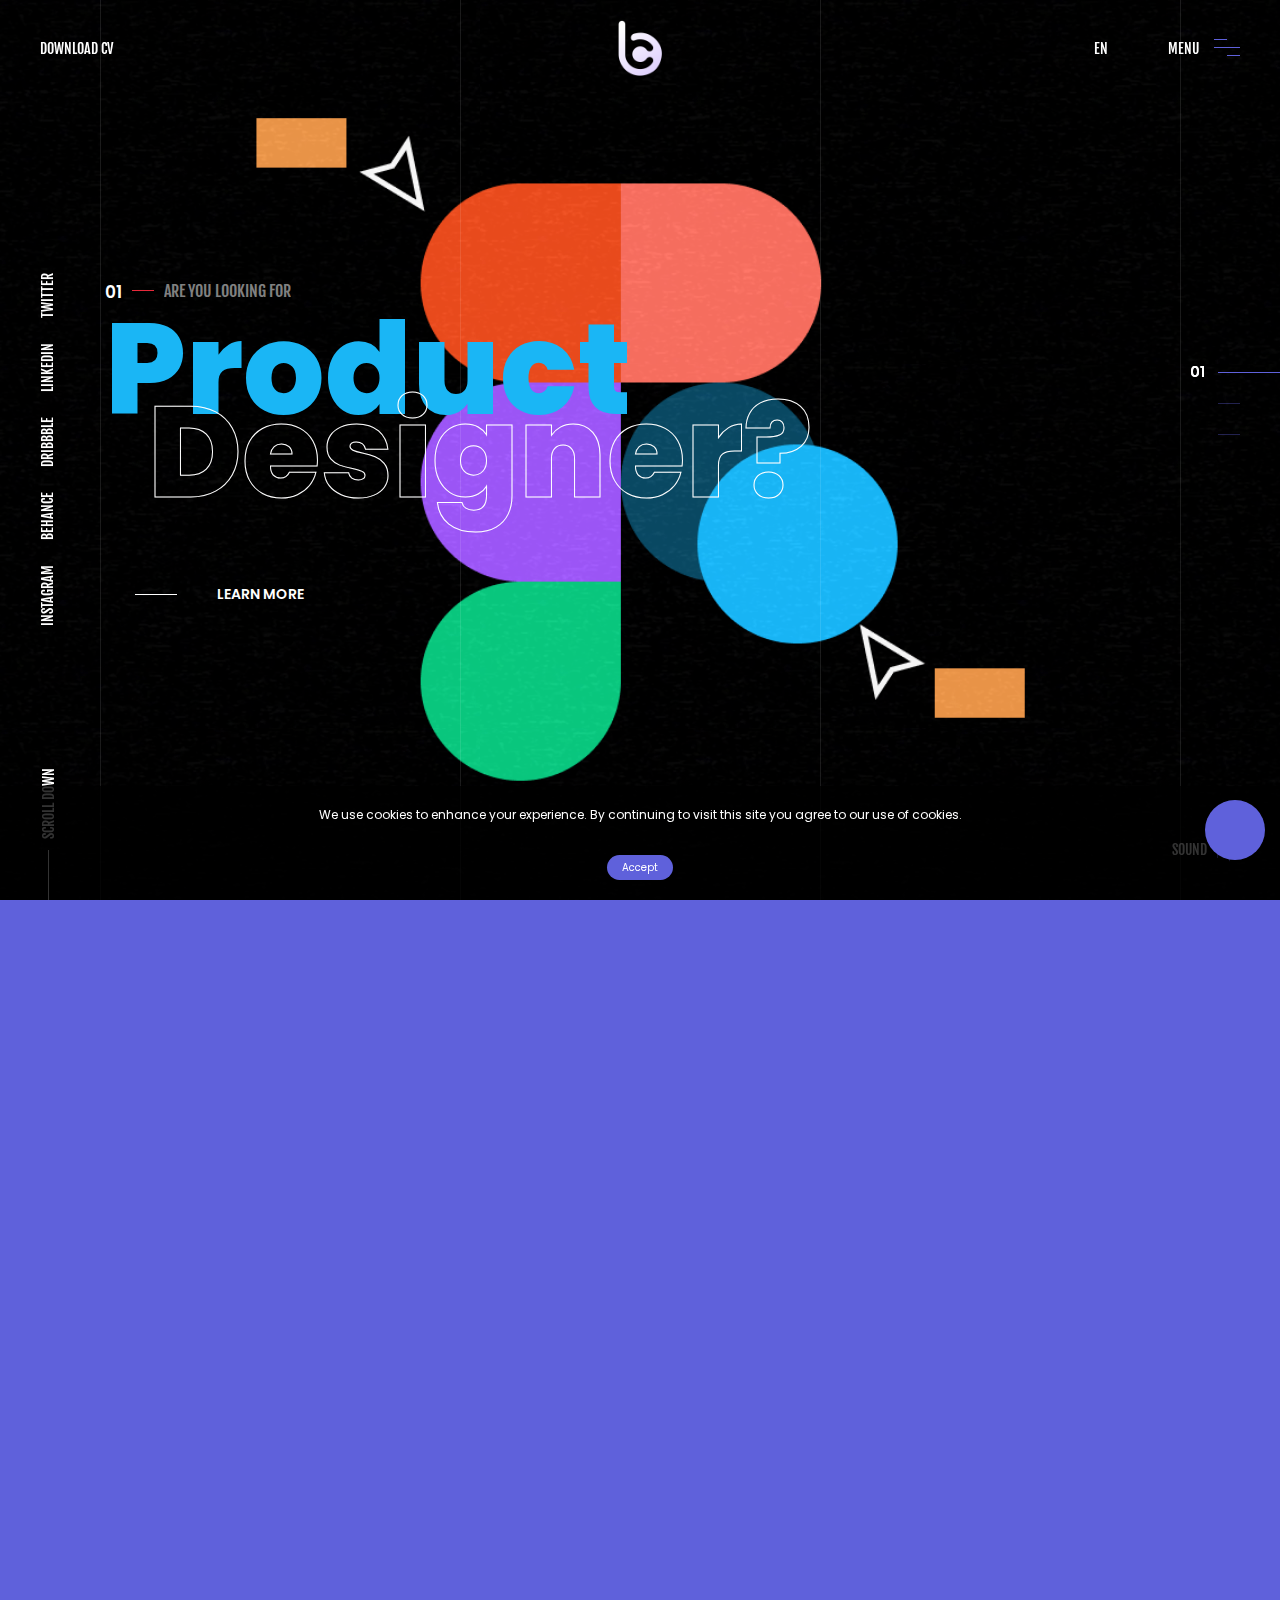
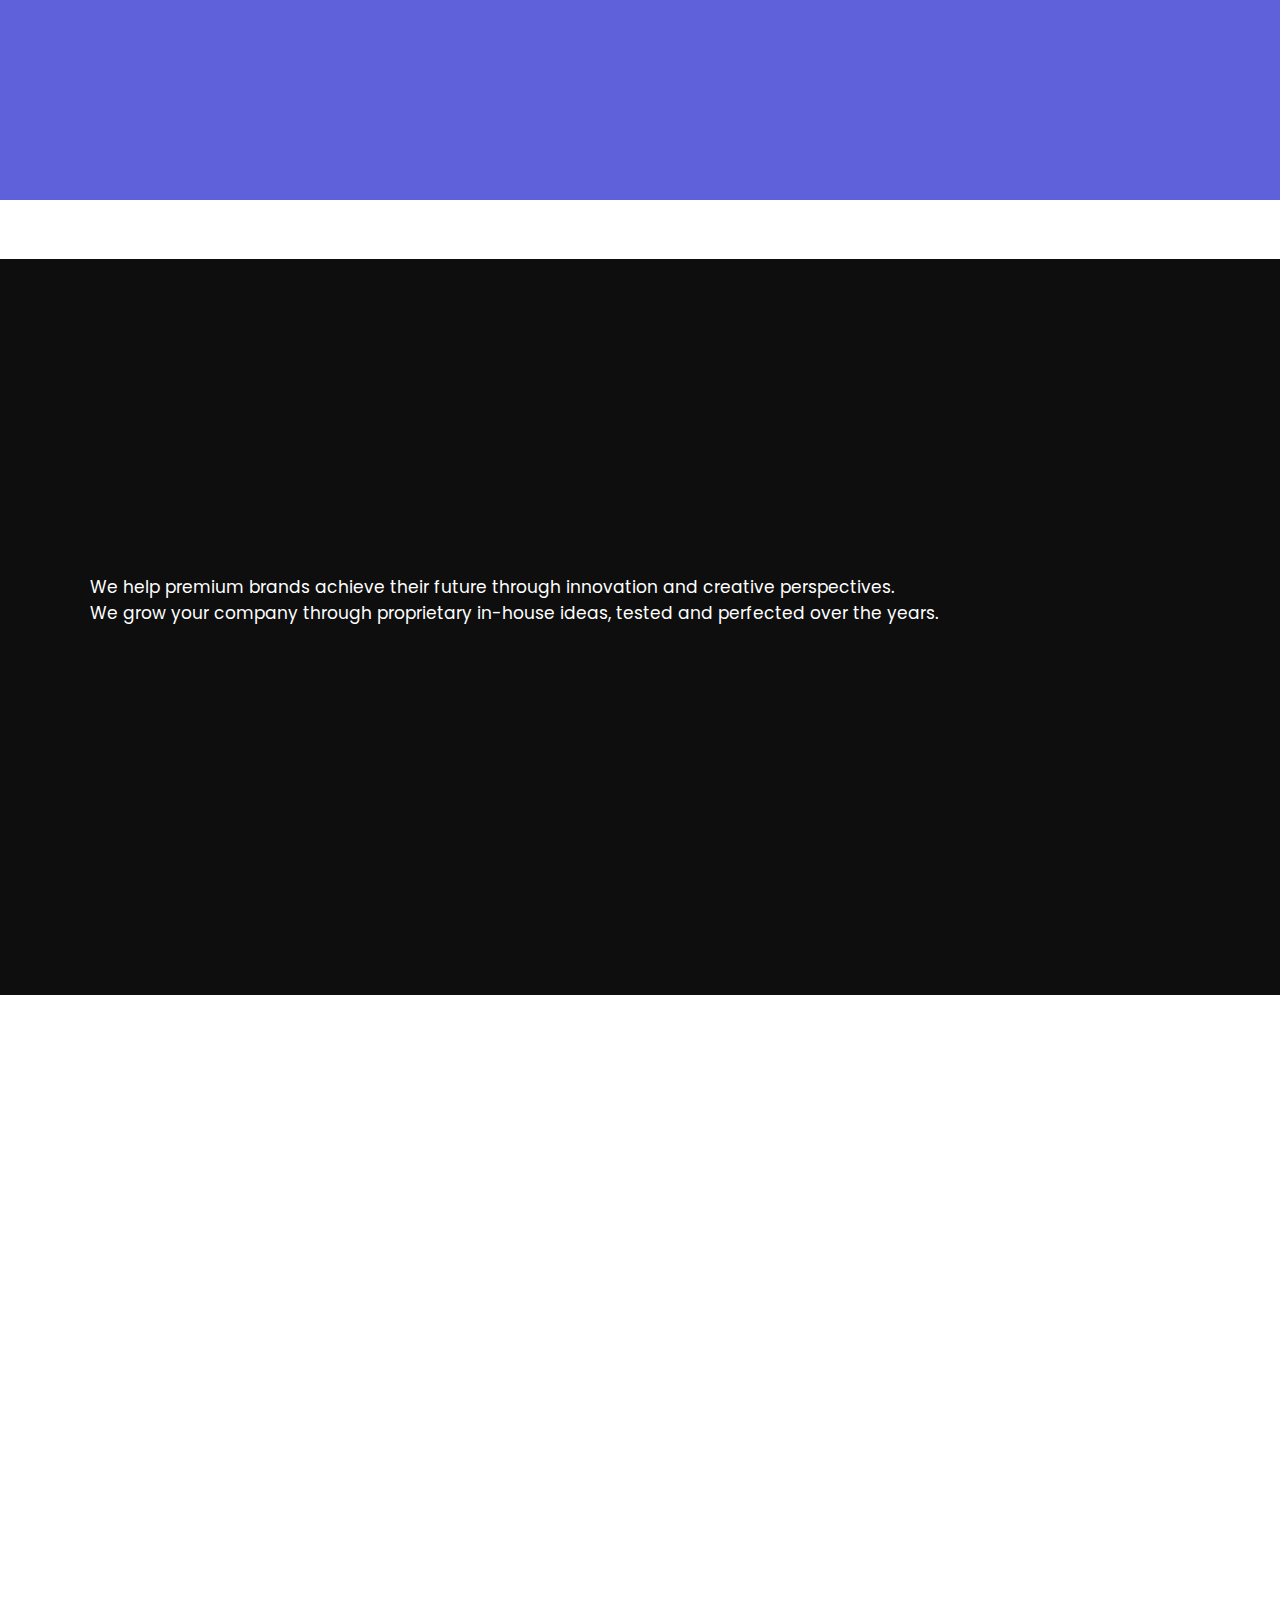
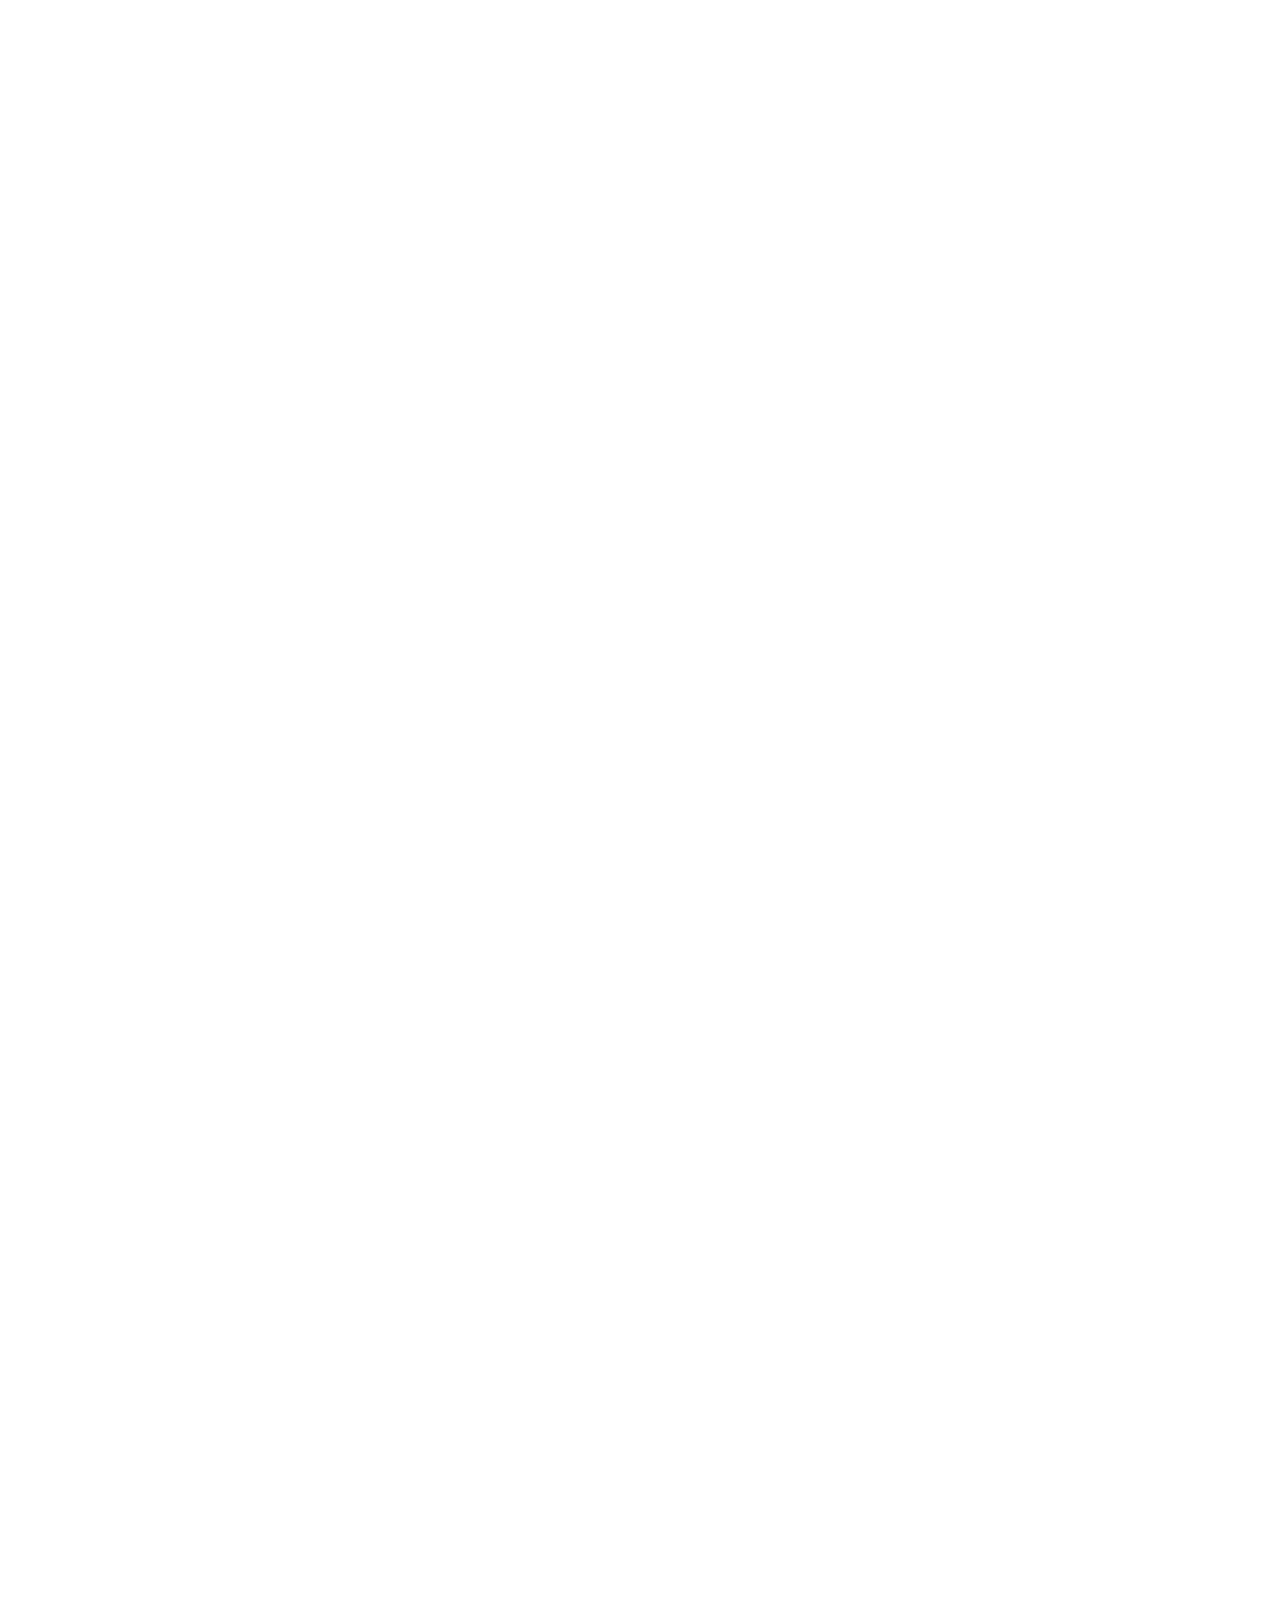
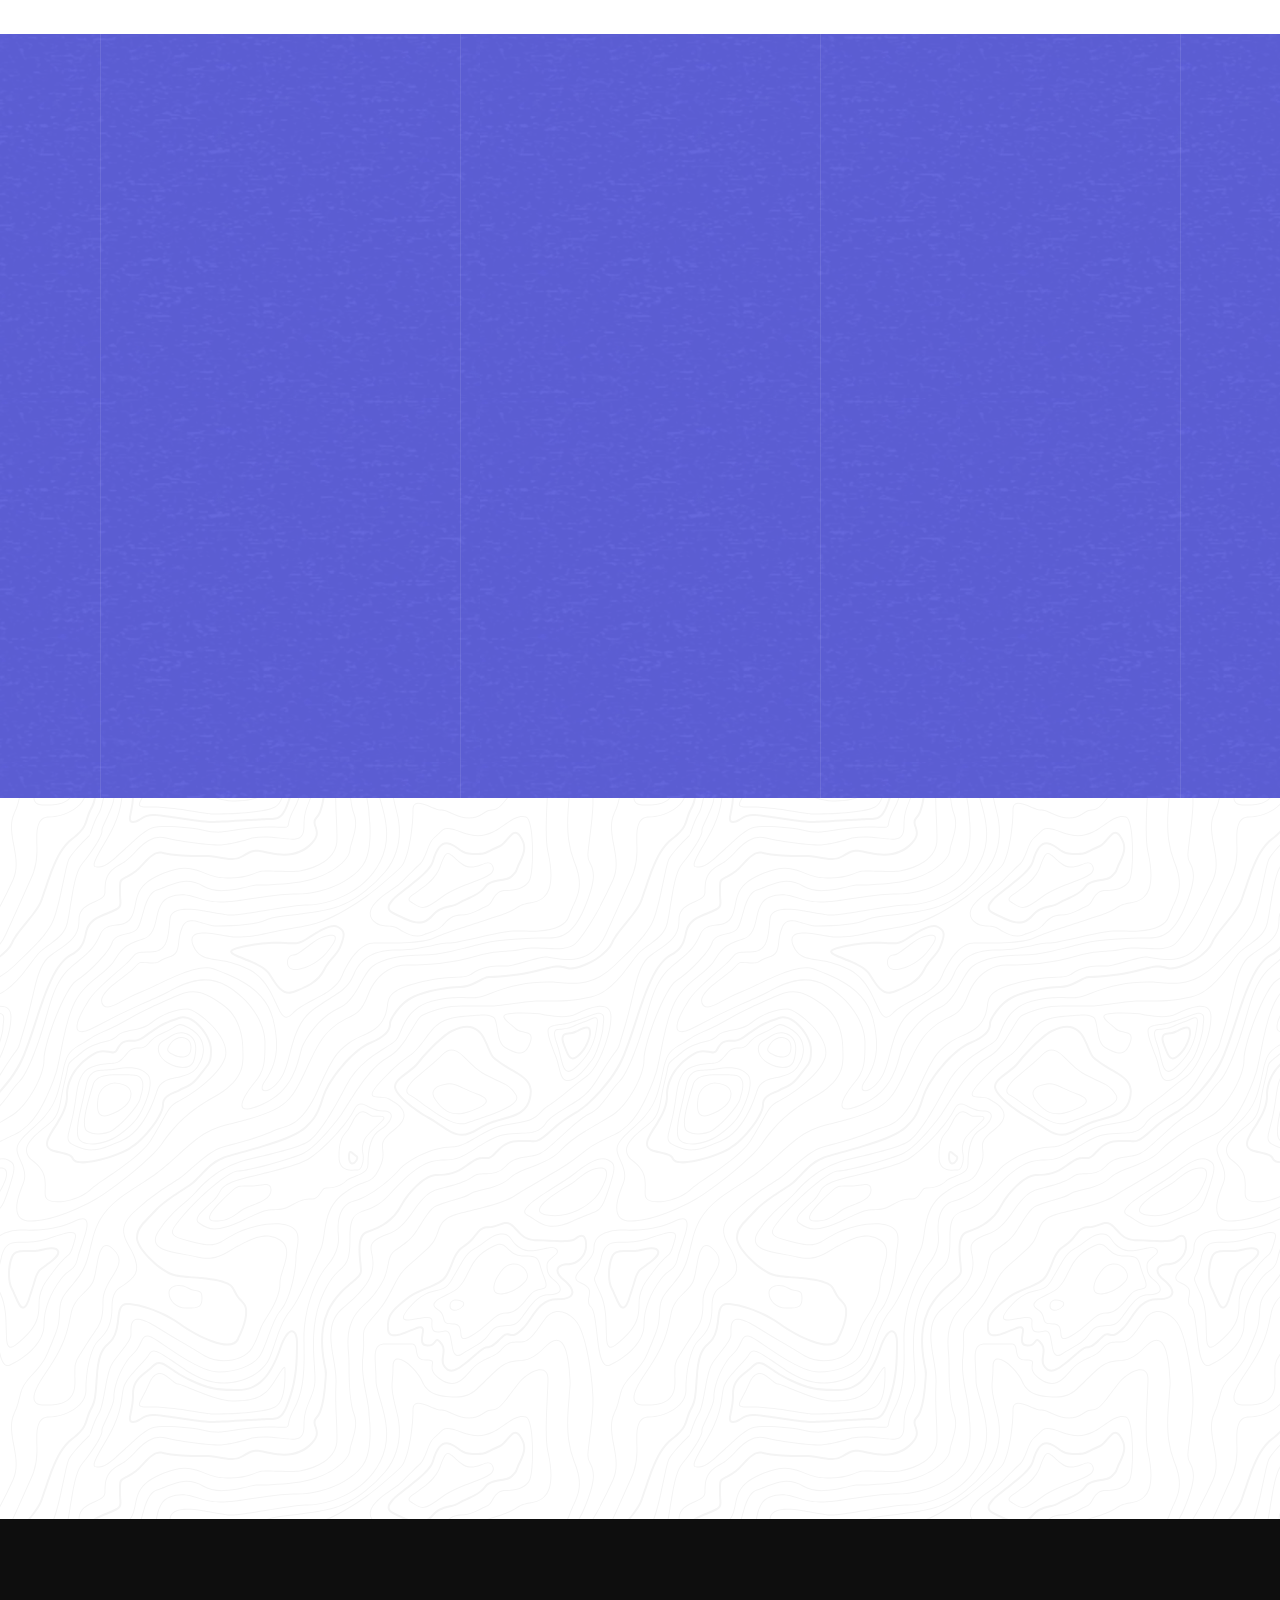
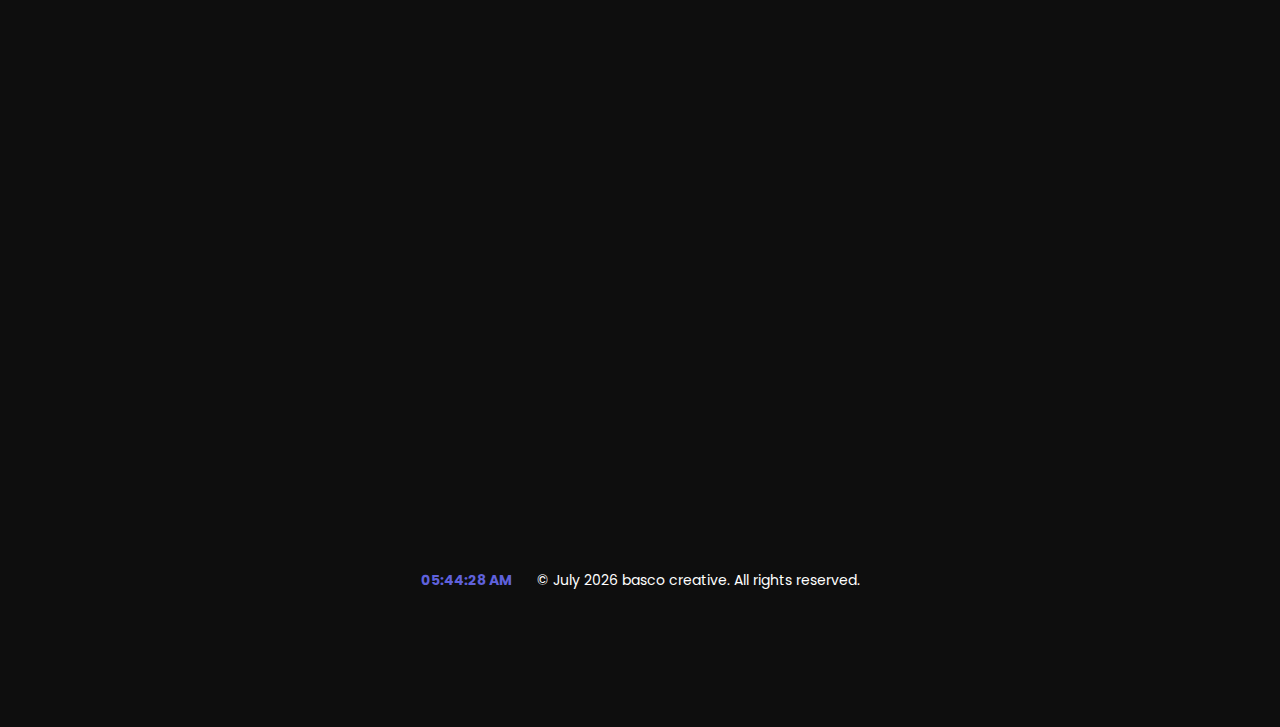
==== commit b85e0eee: "Hello" ====
--- a/index.html
+++ b/index.html
@@ -33,6 +33,11 @@
 <link href="ico/apple-touch-icon-72-precomposed.png" rel="apple-touch-icon" sizes="72x72">
 <link href="ico/apple-touch-icon-57-precomposed.png" rel="apple-touch-icon">
 <link href="ico/favicon.png" rel="shortcut icon">
+
+<!--AUTO SLIDE JS-->
+<link rel="stylesheet" href="https://unpkg.com/swiper/swiper-bundle.min.css">
+<script src="https://unpkg.com/swiper/swiper-bundle.min.js"></script>
+<link rel="stylesheet" href="https://unpkg.com/swiper/swiper-bundle.min.css">
 
 <!-- CSS FILES -->
 <link rel="stylesheet" href="css/animate.min.css">
@@ -214,14 +219,18 @@
     <!-- end swiper-pagination -->
     <div class="swiper-fraction"></div>
     <!-- end swiper-fraction --> 
-  </div>
-  <script type="text/javascript">
-    var swiper = new Swiper('.swiper-slider', {
-      loop: true,
-      autoplay: {
-        delay: 5000,
-      },
-    });
+    <!-- Navigation buttons -->
+    <div class="swiper-pagination">
+      <button class="swiper-button-prev"><i class="fa fa-arrow-left"></i></button>
+      <button class="swiper-button-next"><i class="fa fa-arrow-right"></i></button>
+    </div>      
+  </div>
+  <script src="https://unpkg.com/swiper/swiper-bundle.min.js"></script>
+  <script>
+var swiper = new Swiper(".swiper-slider", {
+  autoplay: true,
+  autoplayDelay: 5000,
+});
   </script>
   
   <!-- end swiper-slider --> 
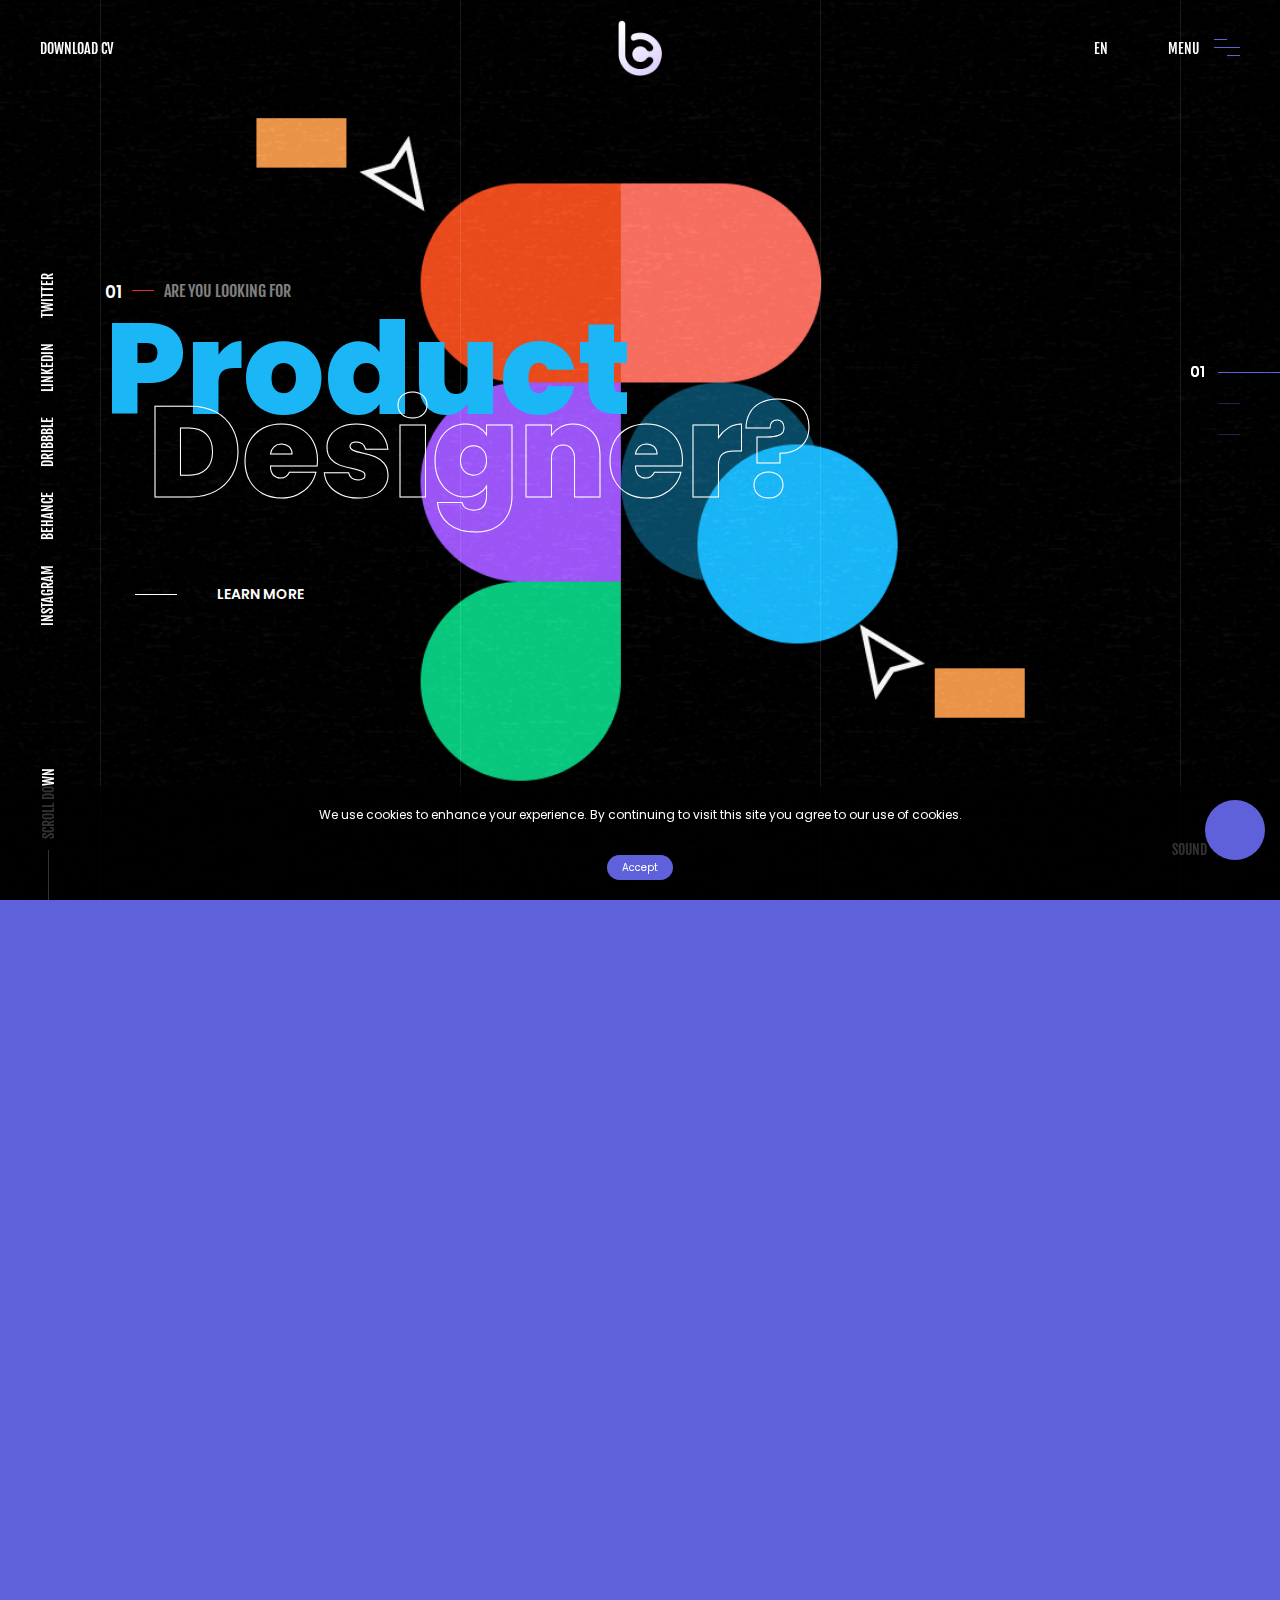
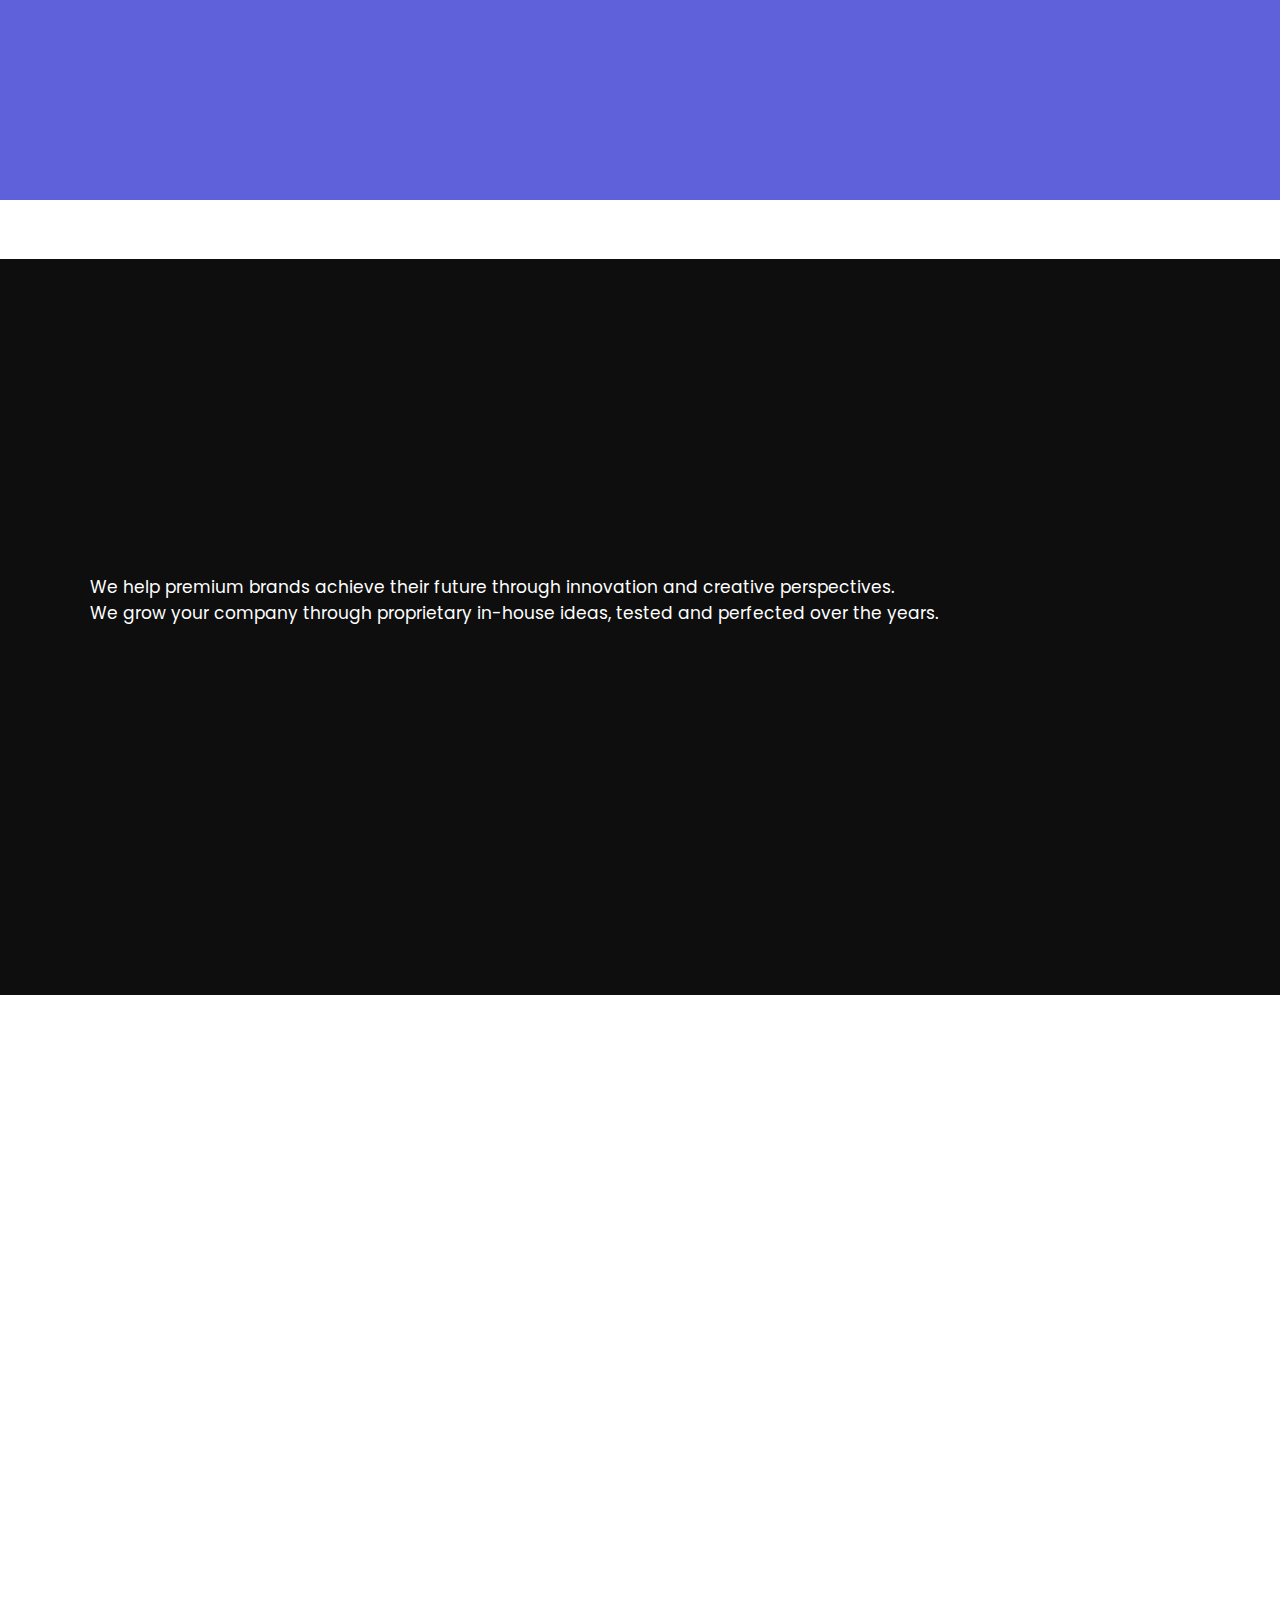
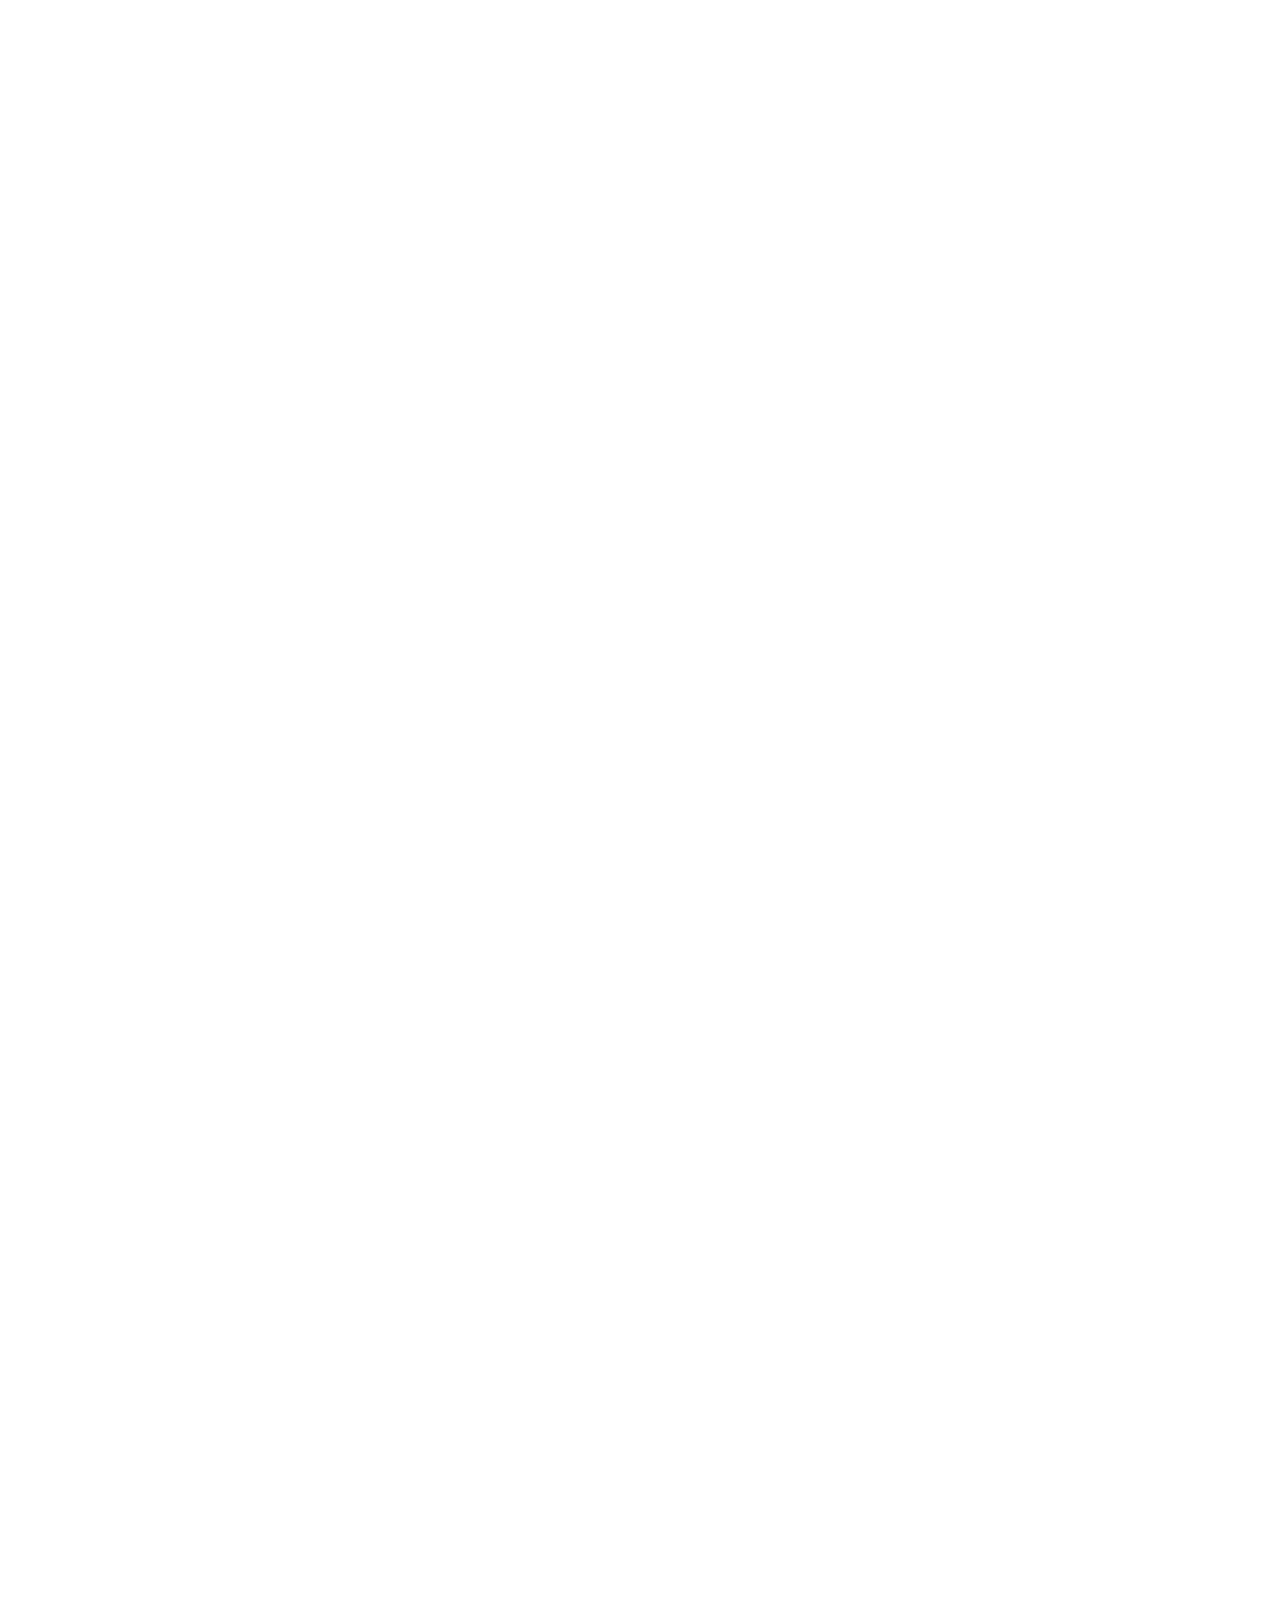
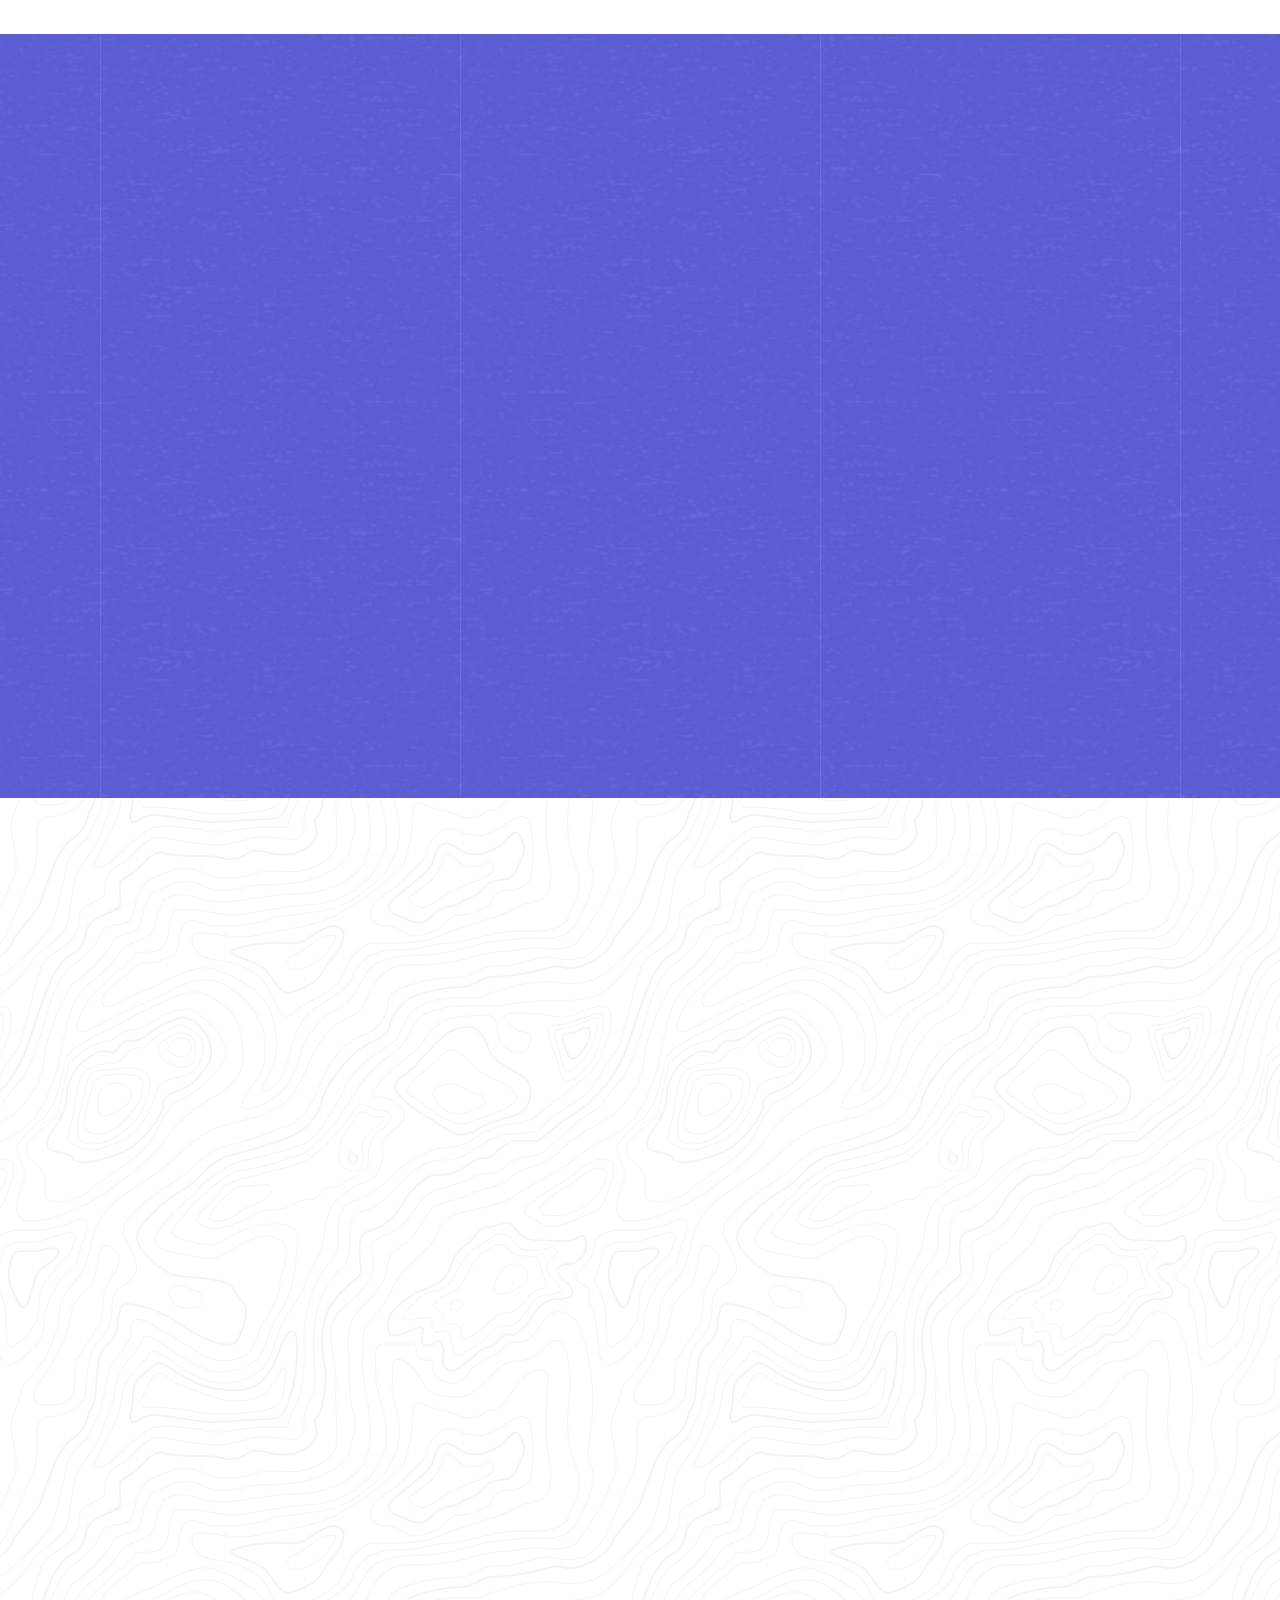
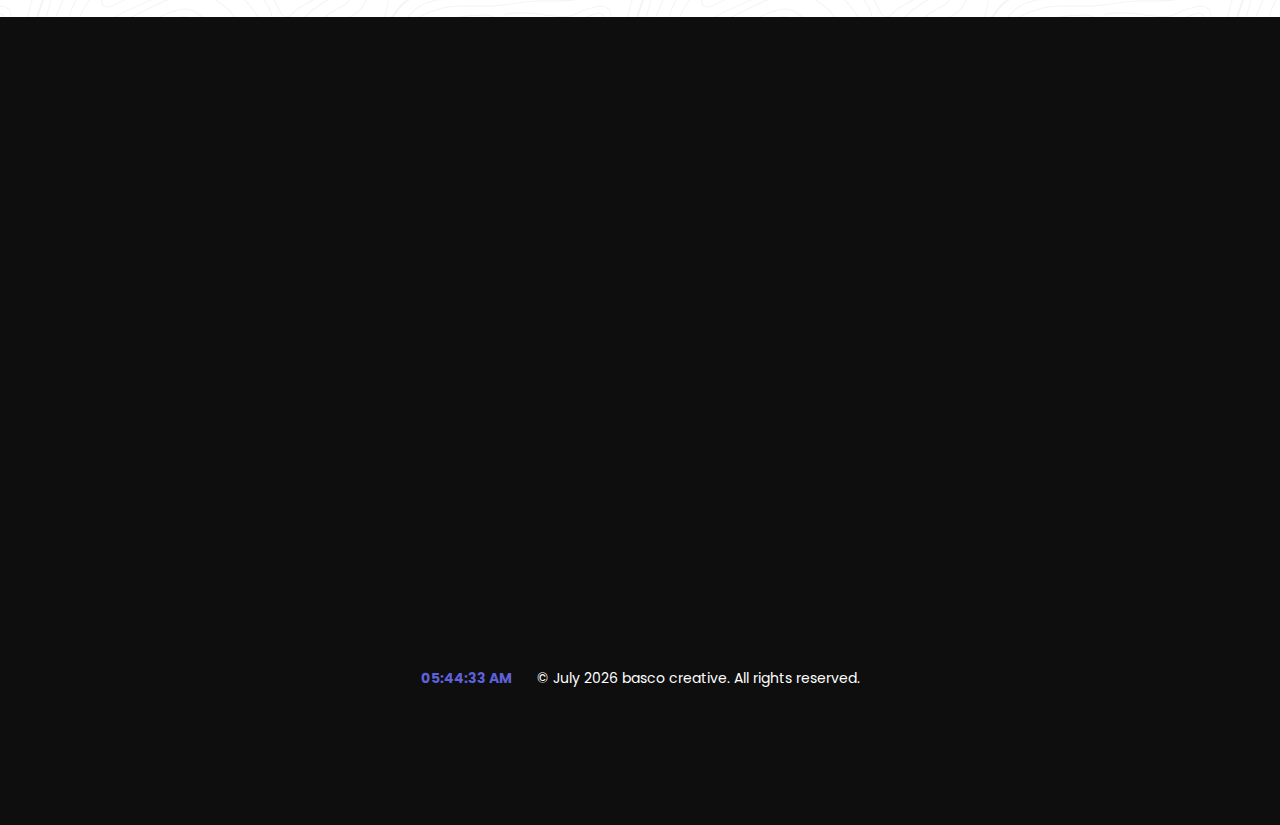
==== commit 87d450b5: "main" ====
--- a/index.html
+++ b/index.html
@@ -446,18 +446,20 @@
       <!-- end col-4 -->
       <div class="col-lg-7 wow fadeIn" data-wow-delay="0.10s">
         <ul>
-          <li><a href="#" target="_blank"><img src="images/chuuse.png" alt="Image"><small>CHUUSE</small></a></li>
-          <li><a href="#" target="_blank"><img src="images/ECA.png" alt="Image"><small>ECA</small></a></li>
-          <li><a href="#" target="_blank"><img src="images/annikedel.png" alt="Image"><small>ANNIKEDEL</small></a></li>
-          <li><a href="#" target="_blank"><img src="images/opunhouse.png" alt="Image"><small>OPUN HOUSE</small></a></li>
-          <li><a href="#" target="_blank"><img src="images/nafa.png" alt="Image"><small>NAFA</small></a></li>
-          <li><a href="#" target="_blank"><img src="images/jubal.png" alt="Image"><small>JUBAL MUSIC</small></a></li>
-          <li><a href="#" target="_blank"><img src="images/ondocity.png" alt="Image"><small>ONDO CITY ENTERPRISE</small></a></li>
-          <li><a href="#" target="_blank"><img src="images/bf-logo-blue.png" alt="Image"><small>BF WEARS</small></a></li>
-          <li><a href="#" target="_blank"><img src="images/jakovie.png" alt="Image"><small>JAKOVIE ENERGY</small></a></li>
-          <li><a href="#" target="_blank"><img src="images/foh-logo.png" alt="Image"><small>FOH71 NG</small></a></li>
-          <li><a href="#" target="_blank"><img src="images/formost.png" alt="Image"><small>FOREMOST INSTITUTE</small></a></li>
-          <li><a href="#" target="_blank"><img src="images/ATH.png" alt="Image"><small>AKURE TECH HUB</small></a></li>
+          <li><a href="https://trychuuse.com" target="_blank"><img src="images/chuuse.png" alt="Image"><small>CHUUSE</small></a></li>
+          <li><a href="https://emergingcommunities.africa" target="_blank"><img src="images/ECA.png" alt="Image"><small>ECA</small></a></li>
+          <li><a href="https://annikedel.ng" target="_blank"><img src="images/annikedel.png" alt="Image"><small>ANNIKEDEL</small></a></li>
+          <li><a href="https://opunhouse.com" target="_blank"><img src="images/opunhouse.png" alt="Image"><small>OPUN HOUSE</small></a></li>
+          <li><a href="https://nafafootball.com" target="_blank"><img src="images/nafa.png" alt="Image"><small>NAFA</small></a></li>
+          <li><a href="https://thejubal.com" target="_blank"><img src="images/jubal.png" alt="Image"><small>JUBAL MUSIC</small></a></li>
+          <li><a href="https://ondocity.9jaenterprisecontest.com.ng" target="_blank"><img src="images/ondocity.png" alt="Image"><small>ONDO CITY ENTERPRISE</small></a></li>
+          <li><a href="https://bfwears.com" target="_blank"><img src="images/bf-logo-blue.png" alt="Image"><small>BF WEARS</small></a></li>
+          <li><a href="https://kingbasco.github.io/jakovie-energy" target="_blank"><img src="images/jakovie.png" alt="Image"><small>JAKOVIE ENERGY</small></a></li>
+          <li><a href="http://fohiglobal.com" target="_blank"><img src="images/foh-logo.png" alt="Image"><small>FOH71 NG</small></a></li>
+          <li><a href="https://foremostinstitute.vercel.app" target="_blank"><img src="images/formost.png" alt="Image"><small>FOREMOST INSTITUTE</small></a></li>
+          <li><a href="https://www.akuretechhub.com" target="_blank"><img src="images/ATH.png" alt="Image"><small>AKURE TECH HUB</small></a></li>
+          <li><a href="https://brandsong.vercel.app" target="_blank"><img src="images/instant_logo.png" alt="Image"><small>BRANDSONG</small></a></li>
+          <li><a href="https://www.fredacom.com" target="_blank"><img src="images/fredacomLogo-18d61c82.svg" alt="Image"><small>FREDACOM</small></a></li>
         </ul>
       </div>
       <!-- end col-7 --> 
